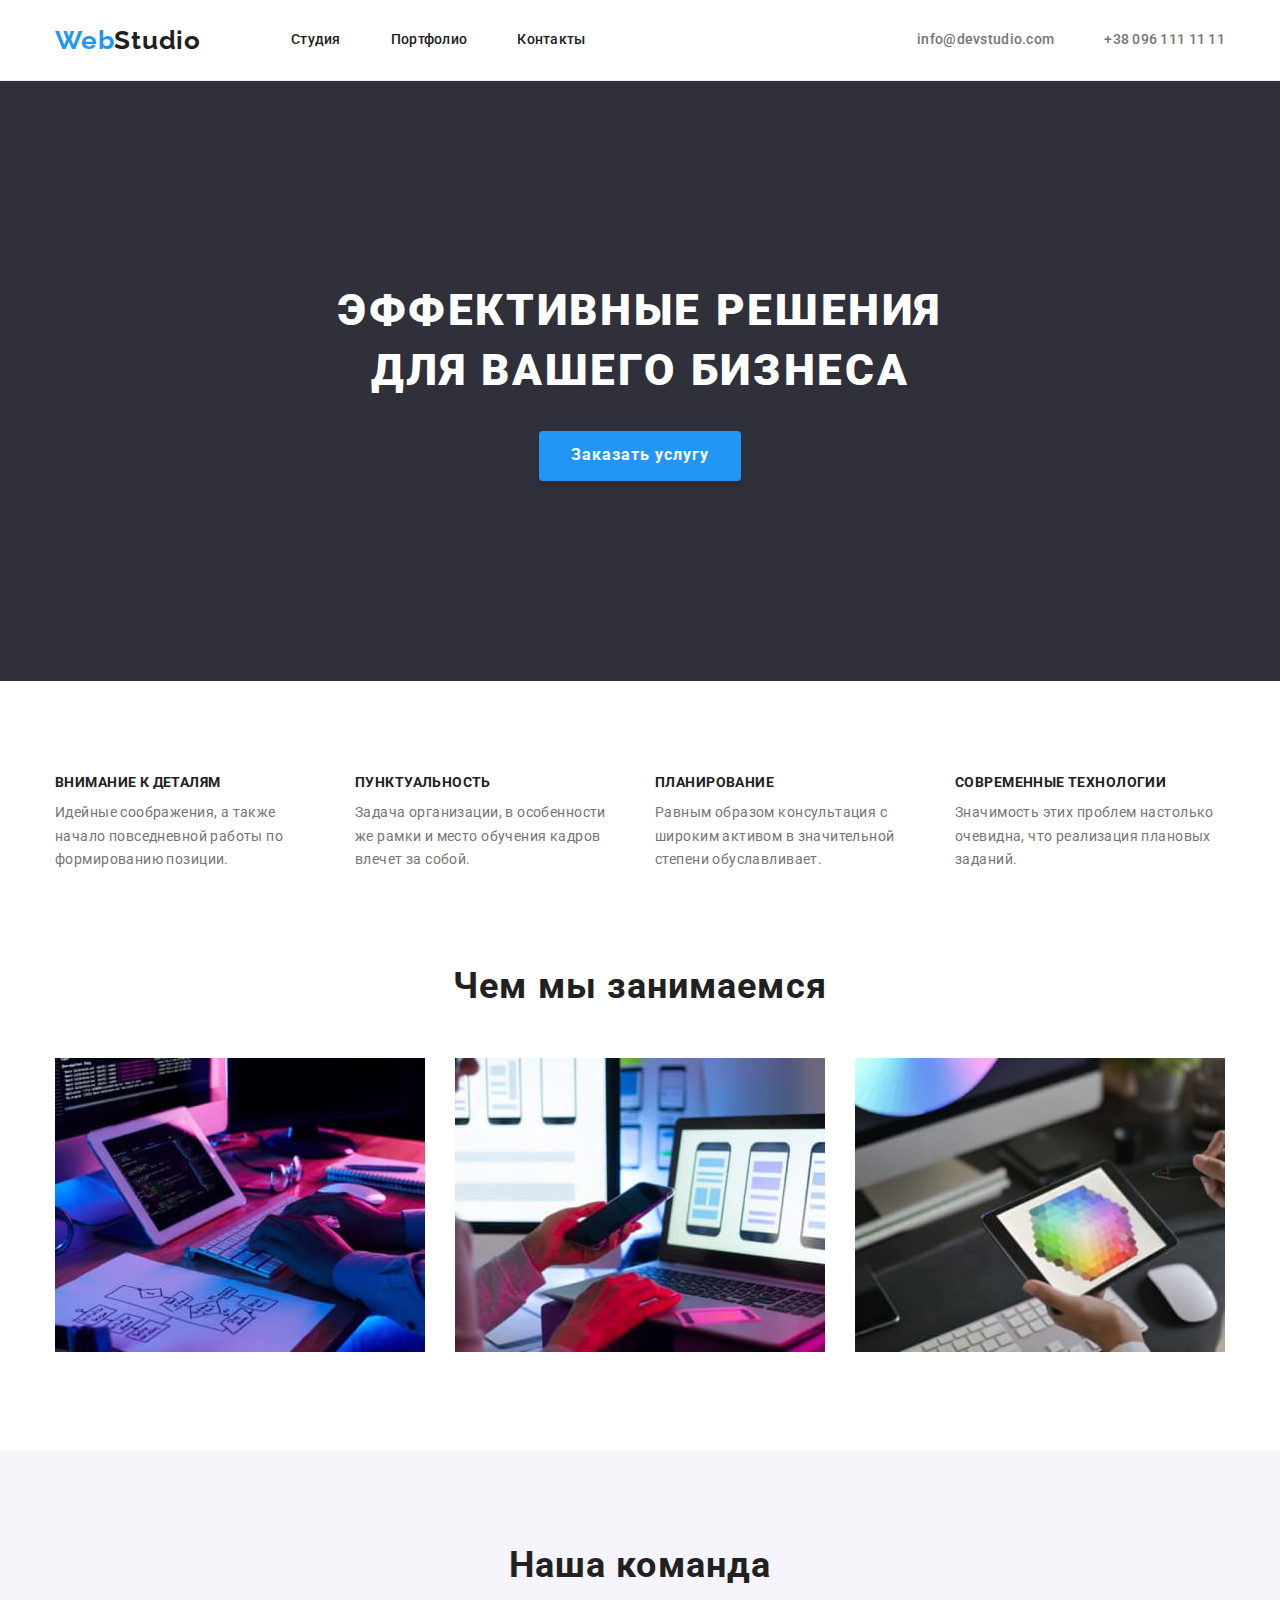
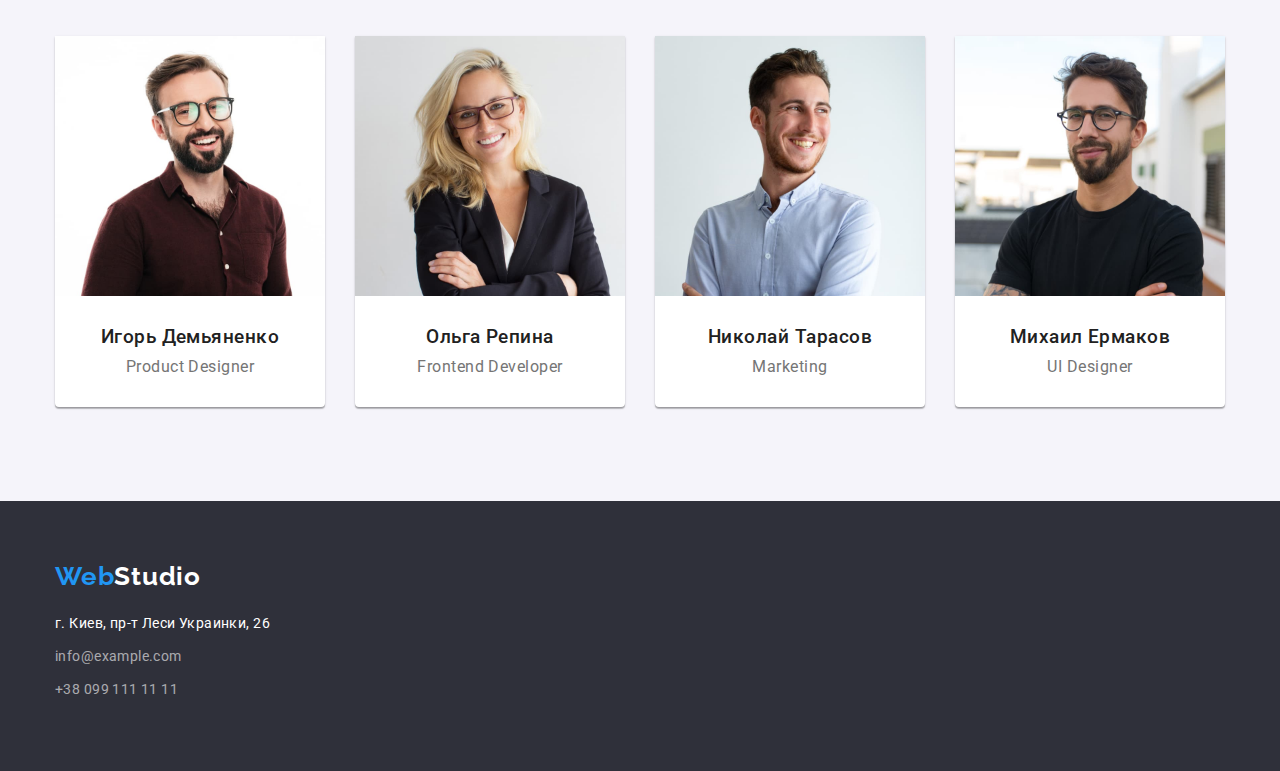
==== index.html @ c9e7f9a4 "start" ====
<!DOCTYPE html>
<html lang="ru">
  <head>
    <meta charset="UTF-8" />
    <meta http-equiv="X-UA-Compatible" content="IE=edge" />
    <meta name="viewport" content="width=device-width, initial-scale=1.0" />
    <title>Студия</title>

    <link rel="preconnect" href="https://fonts.googleapis.com" />
    <link rel="preconnect" href="https://fonts.gstatic.com" crossorigin />
    <link
      href="https://fonts.googleapis.com/css2?family=Raleway:wght@700&family=Roboto:wght@400;500;700;900&display=swap"
      rel="stylesheet"
    />
    <link
      rel="stylesheet"
      href="https://cdnjs.cloudflare.com/ajax/libs/modern-normalize/1.1.0/modern-normalize.min.css"
    />

    <link rel="stylesheet" href="./css/styles.css" />
  </head>
  <body>
    <!--header-->
    <header class="header">
      <div class="container">
        <nav class="main-nav">
          <a href="./index.html" class="logo logo-header"
            ><span class="logo-span">Web</span>Studio</a
          >
          <ul class="nav list">
            <li class="item"><a href="./index.html" class="link">Студия</a></li>
            <li class="item"><a href="./portfolio.html" class="link">Портфолио</a></li>
            <li class="item"><a href="" class="link">Контакты</a></li>
          </ul>

          <ul class="nav-contakt list">
            <li class="item">
              <a href="mailto:info@devstudio.com" class="link contakt">info@devstudio.com</a>
            </li>
            <li class="item">
              <a href="tel:+380961111111" class="link contakt">+38 096 111 11 11</a>
            </li>
          </ul>
        </nav>
      </div>
    </header>
    <!--main-->
    <main>
      <!--order-->
      <section class="order">
        <h1 class="order-title">
          Эффективные решения <br />
          для вашего бизнеса
        </h1>
        <button class="order-button" name="button_order" type="button">Заказать услугу</button>
      </section>
      <!-- our strengths-->
      <section class="section strengths">
        <div class="container">
          <h2 class="hide">Наши сильные качества</h2>
          <ul class="strengths-list list">
            <li class="item">
              <h3 class="strengths-title">Внимание к деталям</h3>
              <p class="strengths-text">
                Идейные соображения, а также начало повседневной работы по формированию позиции.
              </p>
            </li>
            <li class="item">
              <h3 class="strengths-title">Пунктуальность</h3>
              <p class="strengths-text">
                Задача организации, в особенности же рамки и место обучения кадров влечет за собой.
              </p>
            </li>
            <li class="item">
              <h3 class="strengths-title">Планирование</h3>
              <p class="strengths-text">
                Равным образом консультация с широким активом в значительной степени обуславливает.
              </p>
            </li>
            <li class="item">
              <h3 class="strengths-title">Современные технологии</h3>
              <p class="strengths-text">
                Значимость этих проблем настолько очевидна, что реализация плановых заданий.
              </p>
            </li>
          </ul>
        </div>
      </section>
      <!--project -->
      <section class="section">
        <div class="container">
          <h2 class="section-title">Чем мы занимаемся</h2>
          <ul class="project-list list">
            <li class="item">
              <img src="./images/box_1.jpg" alt="Проект-1" width="370" height="294" />
            </li>
            <li class="item">
              <img src="./images/box_2.jpg" alt="Проект-2" width="370" height="294" />
            </li>
            <li class="item">
              <img src="./images/box_3.jpg" alt="Проект-3" width="370" height="294" />
            </li>
          </ul>
        </div>
      </section>
      <!--team-->
      <section class="section team">
        <div class="container">
          <h2 class="section-title">Наша команда</h2>
          <ul class="team-list list">
            <li class="item">
              <img src="./images/team_card_1.jpg" alt="Игорь Демьяненко" width="270" height="260" />
              <div class="team-text-title">
                <h3 class="team-title">Игорь Демьяненко</h3>
                <p class="team-text">Product Designer</p>
              </div>
            </li>
            <li class="item">
              <img src="./images/team_card_2.jpg" alt="Ольга Репина" width="270" height="260" />
              <div class="team-text-title">
                <h3 class="team-title">Ольга Репина</h3>
                <p class="team-text">Frontend Developer</p>
              </div>
            </li>
            <li class="item">
              <img src="./images/team_card_3.jpg" alt="Николай Тарасов" width="270" height="260" />
              <div class="team-text-title">
                <h3 class="team-title">Николай Тарасов</h3>
                <p class="team-text">Marketing</p>
              </div class="team-text-title">
            </li>
            <li class="item">
              <img src="./images/team_card_4.jpg" alt="Михаил Ермаков" width="270" height="260" />
              <div class="team-text-title">
                <h3 class="team-title">Михаил Ермаков</h3>
                <p class="team-text">UI Designer</p>
              </div>
            </li>
          </ul>
        </div>
      </section>
    </main>
    <!--footer-->
    <footer class="footer">
      <div class="container">
        <a href="./index.html" class="logo"><span class="logo-span">Web</span>Studio</a>
        <address class="address">
          <ul class="list">
            <li class="list-address">
              <a href="https://goo.gl/maps/rNsayfPr7um2PbQCA" target="_blank" class="link-google"
                >г. Киев, пр-т Леси Украинки, 26
              </a>
            </li>
            <li class="list-address">
              <a href="mailto:info@example.com" class="link link-footer">info@example.com</a>
            </li>
            <li class="list-address">
              <a href="tel:+380991111111" class="link link-footer">+38 099 111 11 11</a>
            </li>
          </ul>
        </address>
      </div>
    </footer>
  </body>
</html>
---- css/styles.css ----
:root {
  --main-text-color: #212121;
  --second-text-color: #757575;
  --blue-color: #2196f3;
  --white-color: #fff;
  --background-color: #2f303a;
  --footer-link-color: rgba(255, 255, 255, 0.6);
  --main-background-color: #e5e5e5;
  --second-background-color: #f5f4fa;
  --header-border-color: #ececec;
  --portfolio-border-color: #eee;
}
body {
  font-family: 'Roboto', sans-serif;
  color: var(--main-text-color);
  background-color: var(--white-color);
}
/* Утиліти */
.list {
  padding: 0;
  margin: 0;
  list-style: none;
}
.container {
  margin-left: auto;
  margin-right: auto;
  padding-left: 15px;
  padding-right: 15px;
  width: 1200px;
}
.section {
  padding-top: 94px;
  padding-bottom: 94px;
}
/* button */
.portfolio-button {
  font-weight: 500;
  font-size: 16px;
  line-height: 1.62;
  text-align: center;
  letter-spacing: 0.03em;
  border-radius: 4px;
  border: none;
  cursor: pointer;
  padding-left: 22px;
  padding-right: 22px;
  padding-top: 6px;
  padding-bottom: 6px;
  background-color: var(--second-background-color);
}

.portfolio-button:hover,
.portfolio-button:focus {
  color: var(--white-color);
  background-color: var(--blue-color);
  box-shadow: 0px 3px 1px rgba(0, 0, 0, 0.1), 0px 1px 2px rgba(0, 0, 0, 0.08),
    0px 2px 2px rgba(0, 0, 0, 0.12);
  border-radius: 4px;
}
.order-button {
  font-weight: 700;
  font-size: 16px;
  line-height: 1.16;
  letter-spacing: 0.06em;
  box-shadow: 0px 4px 4px rgba(0, 0, 0, 0.15);
  border-radius: 4px;
  border: none;
  cursor: pointer;
  min-width: 200px;
  min-height: 50px;
  padding: 10px 32px;
  color: var(--white-color);
  background-color: var(--blue-color);
}
/* header */

.header {
  border-bottom: 1px solid var(--header-border-color);
}

.main-nav {
  font-weight: 500;
  font-size: 14px;
  line-height: 1.14;
  letter-spacing: 0.02em;
  display: flex;
  align-items: center;
}
.nav {
  display: flex;
  margin-left: 90px;
}
.nav .item:not(:last-child) {
  margin-right: 50px;
}
.main-nav .link {
  display: block;
  padding-top: 32px;
  padding-bottom: 32px;
}
.hide {
  display: none;
}

.link {
  color: var(--main-text-color);
  text-decoration: none;
}
.link:hover,
.link:focus {
  color: var(--blue-color);
}
.nav-contakt {
  display: flex;
  margin-left: auto;
  align-items: center;
}
.nav-contakt .item:not(:last-child) {
  margin-right: 50px;
}
.contakt {
  color: var(--second-text-color);
}
/* portfolio */
.portfolio-nav {
  margin-bottom: 50px;
  display: flex;
  justify-content: center;
}
.portfolio-nav .item {
  margin-right: 8px;
}
.portfolio-project {
  display: flex;
  flex-wrap: wrap;
}

.portfolio-project img {
  display: block;
}
.portfolio-project .item {
  width: calc(100%-60px / 3);
  margin-right: 30px;
  margin-bottom: 30px;
}

.portfolio-border {
  border: 1px solid var(--portfolio-border-color);
  padding-left: 24px;
  padding-right: 24px;
  padding-top: 20px;
  padding-bottom: 20px;
}
.portfolio-project .item:nth-child(3n) {
  margin-right: 0;
}
.portfolio-project .item:nth-last-child(-n + 3) {
  margin-bottom: 0;
}

.portfolio-project .text {
}
.portfolio-title {
  margin-top: 0px;
  margin-bottom: 4px;
  font-weight: 700;
  font-size: 18px;
  line-height: 2;
  letter-spacing: 0.06em;
}
.portfolio-text {
  margin-bottom: 0px;
  margin-top: 0;
  font-size: 16px;
  line-height: 1.87;
  letter-spacing: 0.03em;
  color: var(--second-text-color);
}
/* order */
.order {
  padding-top: 200px;
  padding-bottom: 200px;
  background: var(--background-color);
  text-align: center;
  /* margin-bottom: 94px; */
}
.order-title {
  margin-top: 0;
  margin-bottom: 30px;
  font-weight: 900;
  font-size: 44px;
  line-height: 1.36;
  letter-spacing: 0.06em;
  text-transform: uppercase;
  color: var(--white-color);
}
.section-title {
  margin-top: 0;
  margin-bottom: 50px;
  font-weight: 700;
  font-size: 36px;
  line-height: 1.16;
  text-align: center;
  letter-spacing: 0.03em;
}
/* our strengths */

.section.strengths {
  padding-bottom: 0;
}

.strengths-title {
  margin-top: 0;
  margin-bottom: 10px;
  font-weight: 700;
  font-size: 14px;
  line-height: 1.14;
  letter-spacing: 0.03em;
  text-transform: uppercase;
}
.strengths-text {
  margin-top: 0;
  margin-bottom: 0;
  font-size: 14px;
  line-height: 1.71;
  letter-spacing: 0.03em;
  color: var(--second-text-color);
}
.strengths-list {
  display: flex;
  flex-wrap: wrap;
}
.strengths-list .item {
  width: 270px;
}

.strengths-list .item:not(:last-child) {
  margin-right: 30px;
}

/* project */
.project-list {
  display: flex;
  flex-wrap: wrap;
}
.project-list .item {
  margin-right: 30px;
  margin-bottom: 30px;
}
.project-list .item:nth-child(3n) {
  margin-right: 0;
}
.project-list .item:nth-last-child(-n + 3) {
  margin-bottom: 0;
}
/* team */
.team {
  background-color: var(--second-background-color);
  font-size: 16px;
  line-height: 1.18;
  letter-spacing: 0.03em;
}

.team img {
  display: block;
}
.team-text-title {
  text-align: center;
  padding-top: 30px;
  padding-bottom: 30px;
}

.team-title {
  margin-top: 0;
  margin-bottom: 10px;
  font-weight: 500;
  color: var(--main-text-color);
}
.team-text {
  margin-bottom: 0px;
  margin-top: 0px;
  color: var(--second-text-color);
}
.team-list {
  display: flex;
  flex-wrap: wrap;
}
.team-list .item {
  background-color: var(--white-color);
  box-shadow: 0px 1px 3px rgba(0, 0, 0, 0.12), 0px 1px 1px rgba(0, 0, 0, 0.14),
    0px 2px 1px rgba(0, 0, 0, 0.2);
  border-radius: 0px 0px 4px 4px;
  margin-right: 30px;
  margin-bottom: 30px;
}
.team-list .item:nth-child(4n) {
  margin-right: 0;
}
.team-list .item:nth-last-child(-n + 4) {
  margin-bottom: 0;
}
/* footer */
.footer {
  padding-top: 60px;
  padding-bottom: 60px;
  background-color: var(--background-color);
}

.address {
  margin-top: 20px;
  font-style: normal;
  font-size: 14px;
  line-height: 1.71;
  letter-spacing: 0.03em;
}
.list-address {
  margin-top: 0;
  margin-bottom: 9px;
}

.link-google {
  color: var(--white-color);
  text-decoration: none;
}
.link-footer {
  color: var(--footer-link-color);
}

.logo {
  font-family: 'Raleway', sans-serif;
  font-weight: 700;
  font-size: 26px;
  line-height: 1.19;
  letter-spacing: 0.03em;
  color: var(--white-color);
  text-decoration: none;
}

.logo-span {
  color: var(--blue-color);
}
.logo-header {
  color: var(--main-text-color);
}
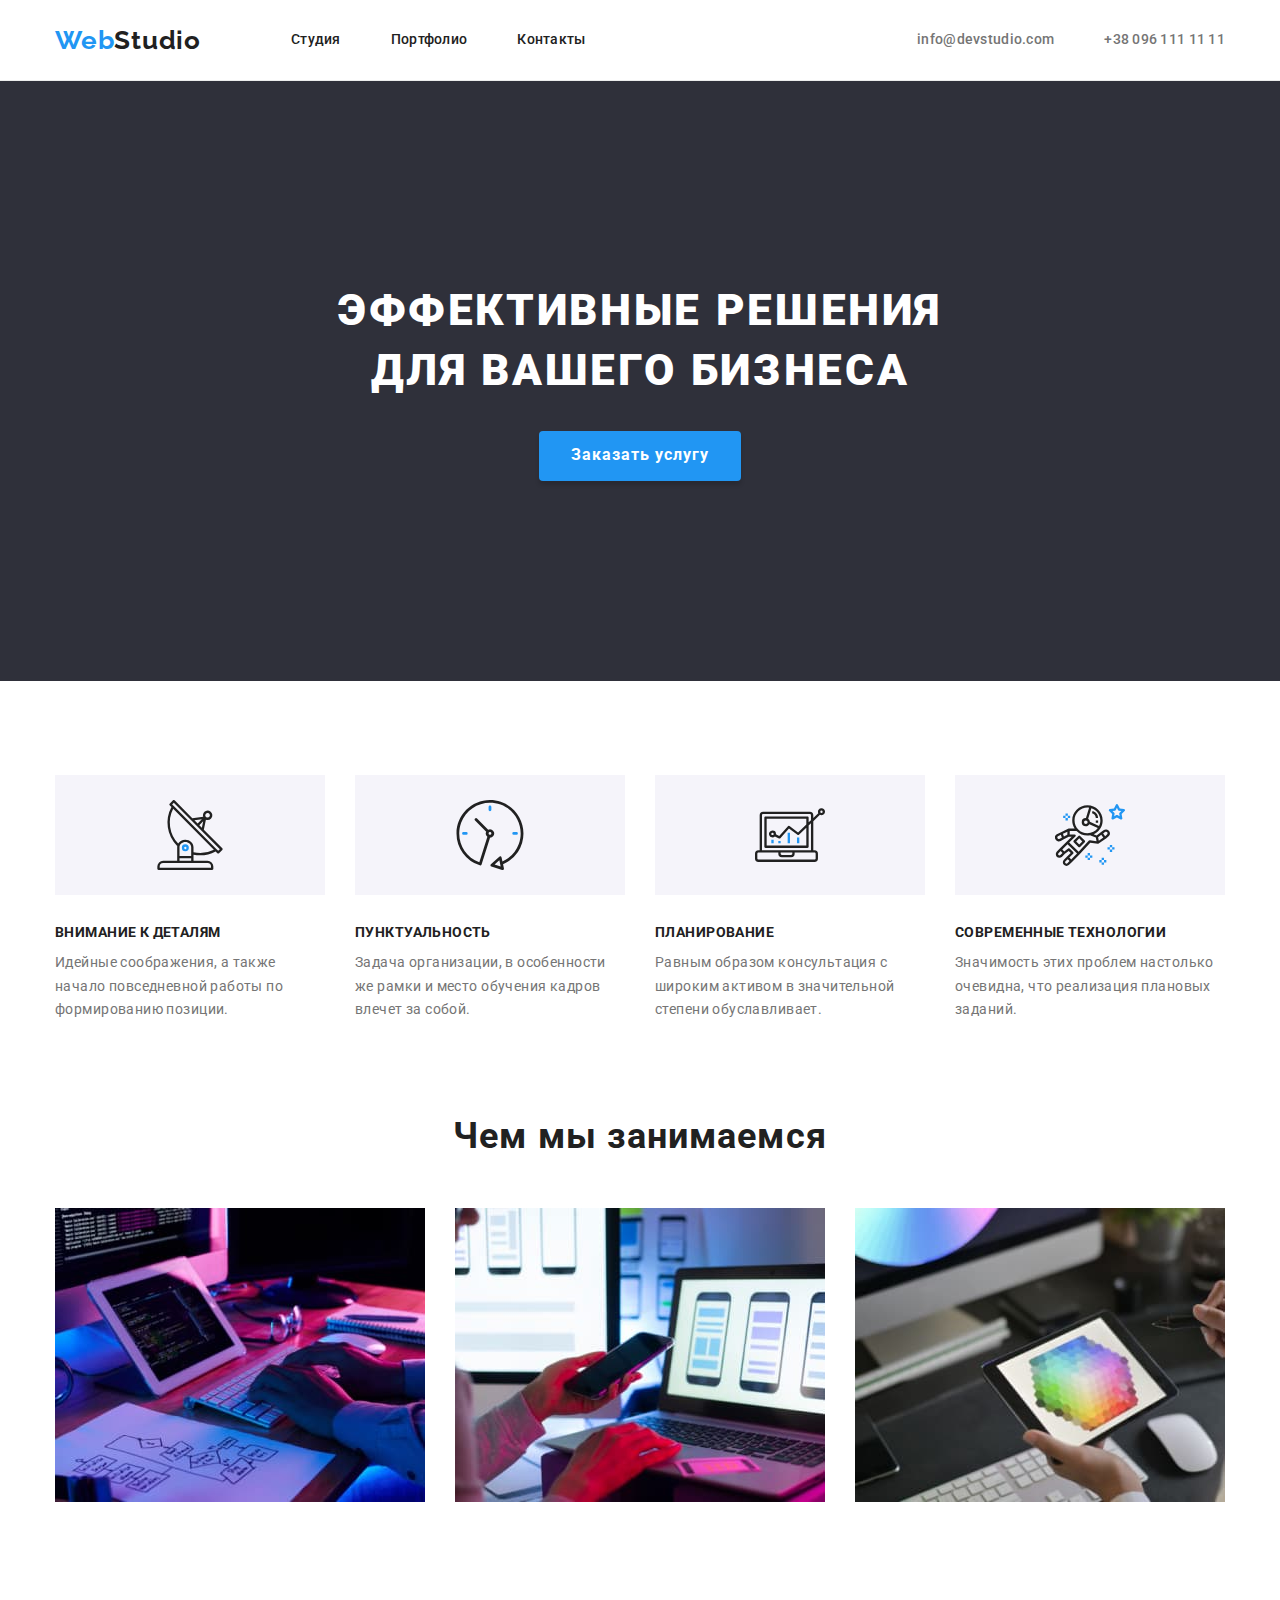
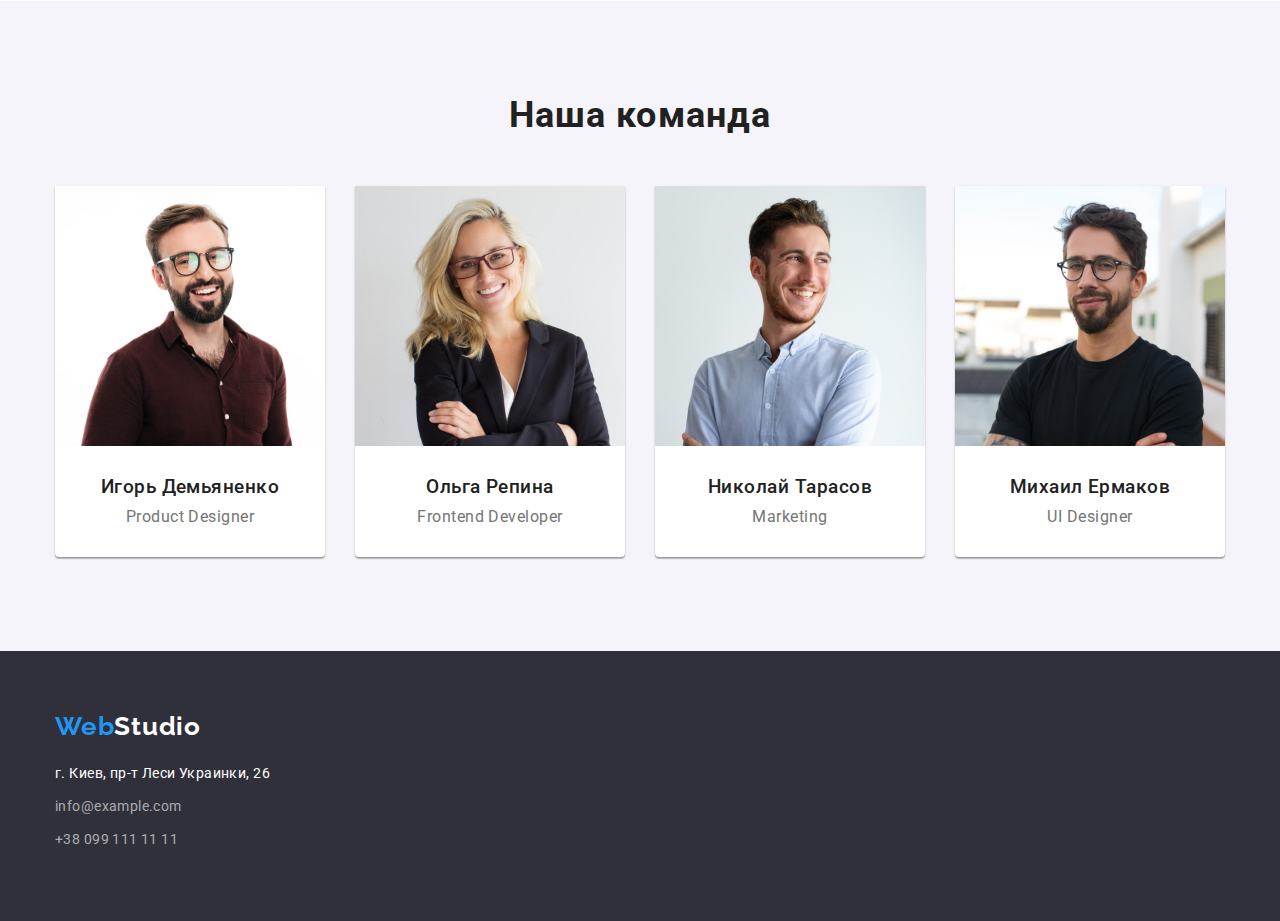
==== commit 71b9b27a: "svg" ====
--- a/index.html
+++ b/index.html
@@ -163,3 +163,6 @@
     </footer>
   </body>
 </html>
+
+
+
--- a/css/styles.css
+++ b/css/styles.css
@@ -11,7 +11,7 @@
   --portfolio-border-color: #eee;
 }
 body {
-  font-family: 'Roboto', sans-serif;
+  font-family: "Roboto", sans-serif;
   color: var(--main-text-color);
   background-color: var(--white-color);
 }
@@ -157,9 +157,6 @@
 .portfolio-project .item:nth-last-child(-n + 3) {
   margin-bottom: 0;
 }
-
-.portfolio-project .text {
-}
 .portfolio-title {
   margin-top: 0px;
   margin-bottom: 4px;
@@ -238,6 +235,29 @@
   margin-right: 30px;
 }
 
+.strengths-list .item::before {
+  display: block;
+  content: "";
+  height: 120px;
+  background: var(--second-background-color);
+  background-size: 70px 70px;
+  background-repeat: no-repeat;
+  background-position: center;
+  margin-bottom: 30px;
+}
+
+.strengths-list .item:nth-child(1)::before {
+  background-image: url("../images/antenna.svg");
+}
+.strengths-list .item:nth-child(2)::before {
+  background-image: url("../images/clock.svg");
+}
+.strengths-list .item:nth-child(3)::before {
+  background-image: url("../images/diagram.svg");
+}
+.strengths-list .item:nth-child(4)::before {
+  background-image: url("../images/astronaut.svg");
+}
 /* project */
 .project-list {
   display: flex;
@@ -327,7 +347,7 @@
 }
 
 .logo {
-  font-family: 'Raleway', sans-serif;
+  font-family: "Raleway", sans-serif;
   font-weight: 700;
   font-size: 26px;
   line-height: 1.19;
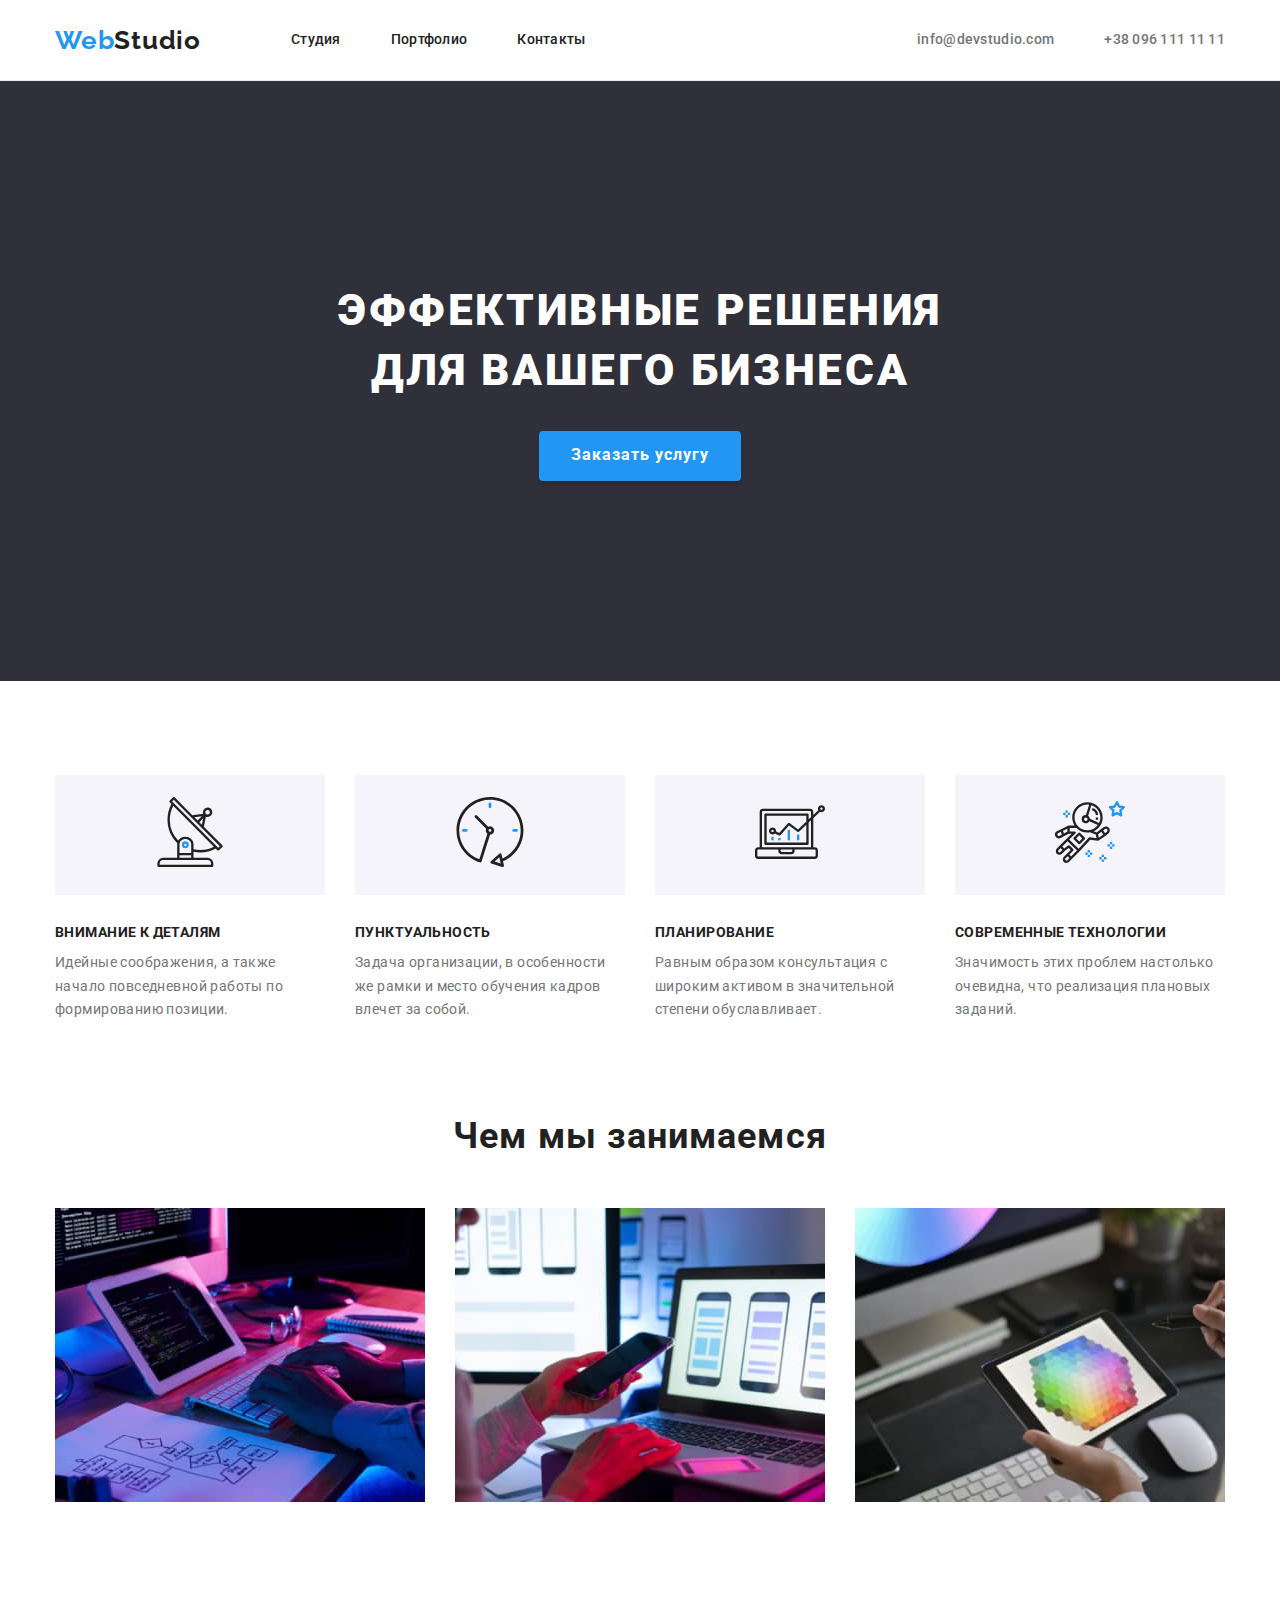
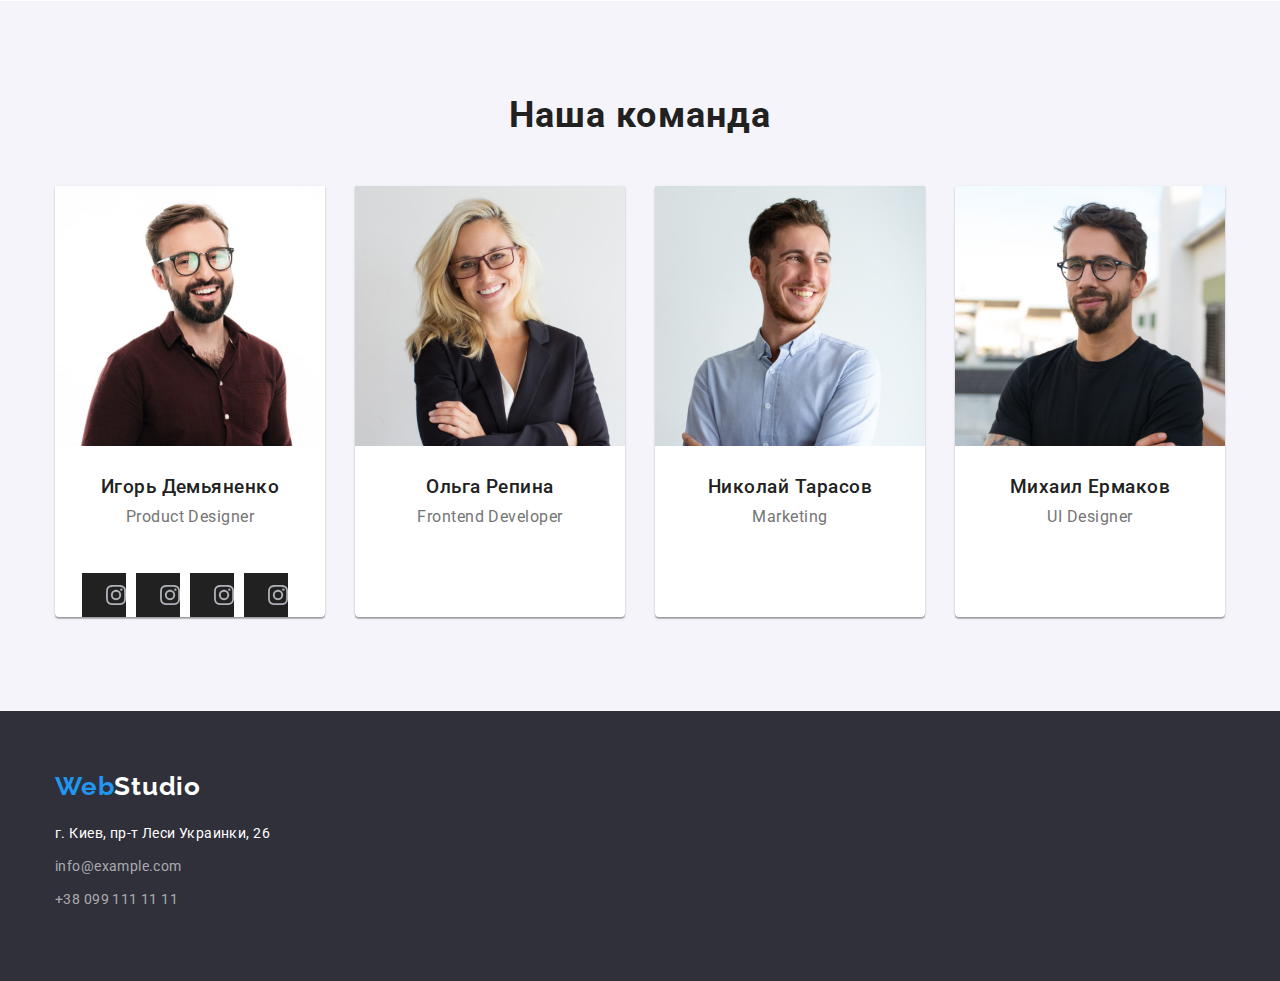
==== commit 79e5b300: "task 4 social" ====
--- a/index.html
+++ b/index.html
@@ -60,24 +60,44 @@
           <h2 class="hide">Наши сильные качества</h2>
           <ul class="strengths-list list">
             <li class="item">
+              <button class="icon-strengths-fon">
+                   <svg class="icon-strengths">
+                      <use href="images/icon.svg#icon-antenna"></use>
+                   </svg>
+              </button>
               <h3 class="strengths-title">Внимание к деталям</h3>
               <p class="strengths-text">
                 Идейные соображения, а также начало повседневной работы по формированию позиции.
               </p>
             </li>
             <li class="item">
+               <button class="icon-strengths-fon">
+                   <svg class="icon-strengths">
+                      <use href="./images/icon.svg#icon-clock"></use>
+                   </svg>
+              </button>
               <h3 class="strengths-title">Пунктуальность</h3>
               <p class="strengths-text">
                 Задача организации, в особенности же рамки и место обучения кадров влечет за собой.
               </p>
             </li>
             <li class="item">
+               <button class="icon-strengths-fon">
+                   <svg class="icon-strengths">
+                      <use href="./images/icon.svg#icon-diagram"></use>
+                   </svg>
+              </button>
               <h3 class="strengths-title">Планирование</h3>
               <p class="strengths-text">
                 Равным образом консультация с широким активом в значительной степени обуславливает.
               </p>
             </li>
             <li class="item">
+               <button class="icon-strengths-fon">
+                   <svg class="icon-strengths">
+                      <use href="./images/icon.svg#icon-astronaut"></use>
+                   </svg>
+              </button>
               <h3 class="strengths-title">Современные технологии</h3>
               <p class="strengths-text">
                 Значимость этих проблем настолько очевидна, что реализация плановых заданий.
@@ -113,7 +133,29 @@
               <div class="team-text-title">
                 <h3 class="team-title">Игорь Демьяненко</h3>
                 <p class="team-text">Product Designer</p>
-              </div>
+               </div>
+                <ul class="social-list list">
+                  <li class="item-social"><a href="" class="social-team">
+                  <svg class="icon-team">
+                      <use href="images/icon.svg#icon-instagram"></use>
+                   </svg>
+                </a></li>
+                  <li class="item-social"><a href="" class="social-team">
+                  <svg class="icon-team">
+                      <use href="images/icon.svg#icon-instagram"></use>
+                   </svg>
+                </a></li>
+                  <li class="item-social"><a href="" class="social-team">
+                  <svg class="icon-team">
+                      <use href="images/icon.svg#icon-instagram"></use>
+                   </svg>
+                </a></li>
+                  <li class="item-social"><a href="" class="social-team">
+                  <svg class="icon-team">
+                      <use href="images/icon.svg#icon-instagram"></use>
+                   </svg>
+                </a></li>
+                </ul>
             </li>
             <li class="item">
               <img src="./images/team_card_2.jpg" alt="Ольга Репина" width="270" height="260" />
--- a/css/styles.css
+++ b/css/styles.css
@@ -235,7 +235,20 @@
   margin-right: 30px;
 }
 
-.strengths-list .item::before {
+.icon-strengths-fon {
+  padding: 0;
+  border: none;
+  background: var(--second-background-color);
+  height: 120px;
+  width: 270px;
+  margin-bottom: 30px;
+}
+.icon-strengths {
+  width: 70px;
+  height: 70px;
+}
+
+/* .strengths-list .item::before {
   display: block;
   content: "";
   height: 120px;
@@ -257,7 +270,7 @@
 }
 .strengths-list .item:nth-child(4)::before {
   background-image: url("../images/astronaut.svg");
-}
+} */
 /* project */
 .project-list {
   display: flex;
@@ -288,6 +301,32 @@
   text-align: center;
   padding-top: 30px;
   padding-bottom: 30px;
+}
+.social-list {
+  display: flex;
+  flex-wrap: wrap;
+  justify-content: center;
+  margin-top: 16px;
+}
+
+.social-team {
+  display: flex;
+  margin-right: 10px;
+  width: 44px;
+  height: 44px;
+  align-items: center;
+  background: #212121;
+}
+
+.social-team .item-social:nth-child(4n) {
+  margin-right: 0;
+}
+.icon-team {
+  display: flex;
+  justify-content: center;
+  width: 20px;
+  height: 20px;
+  margin-left: auto;
 }
 
 .team-title {
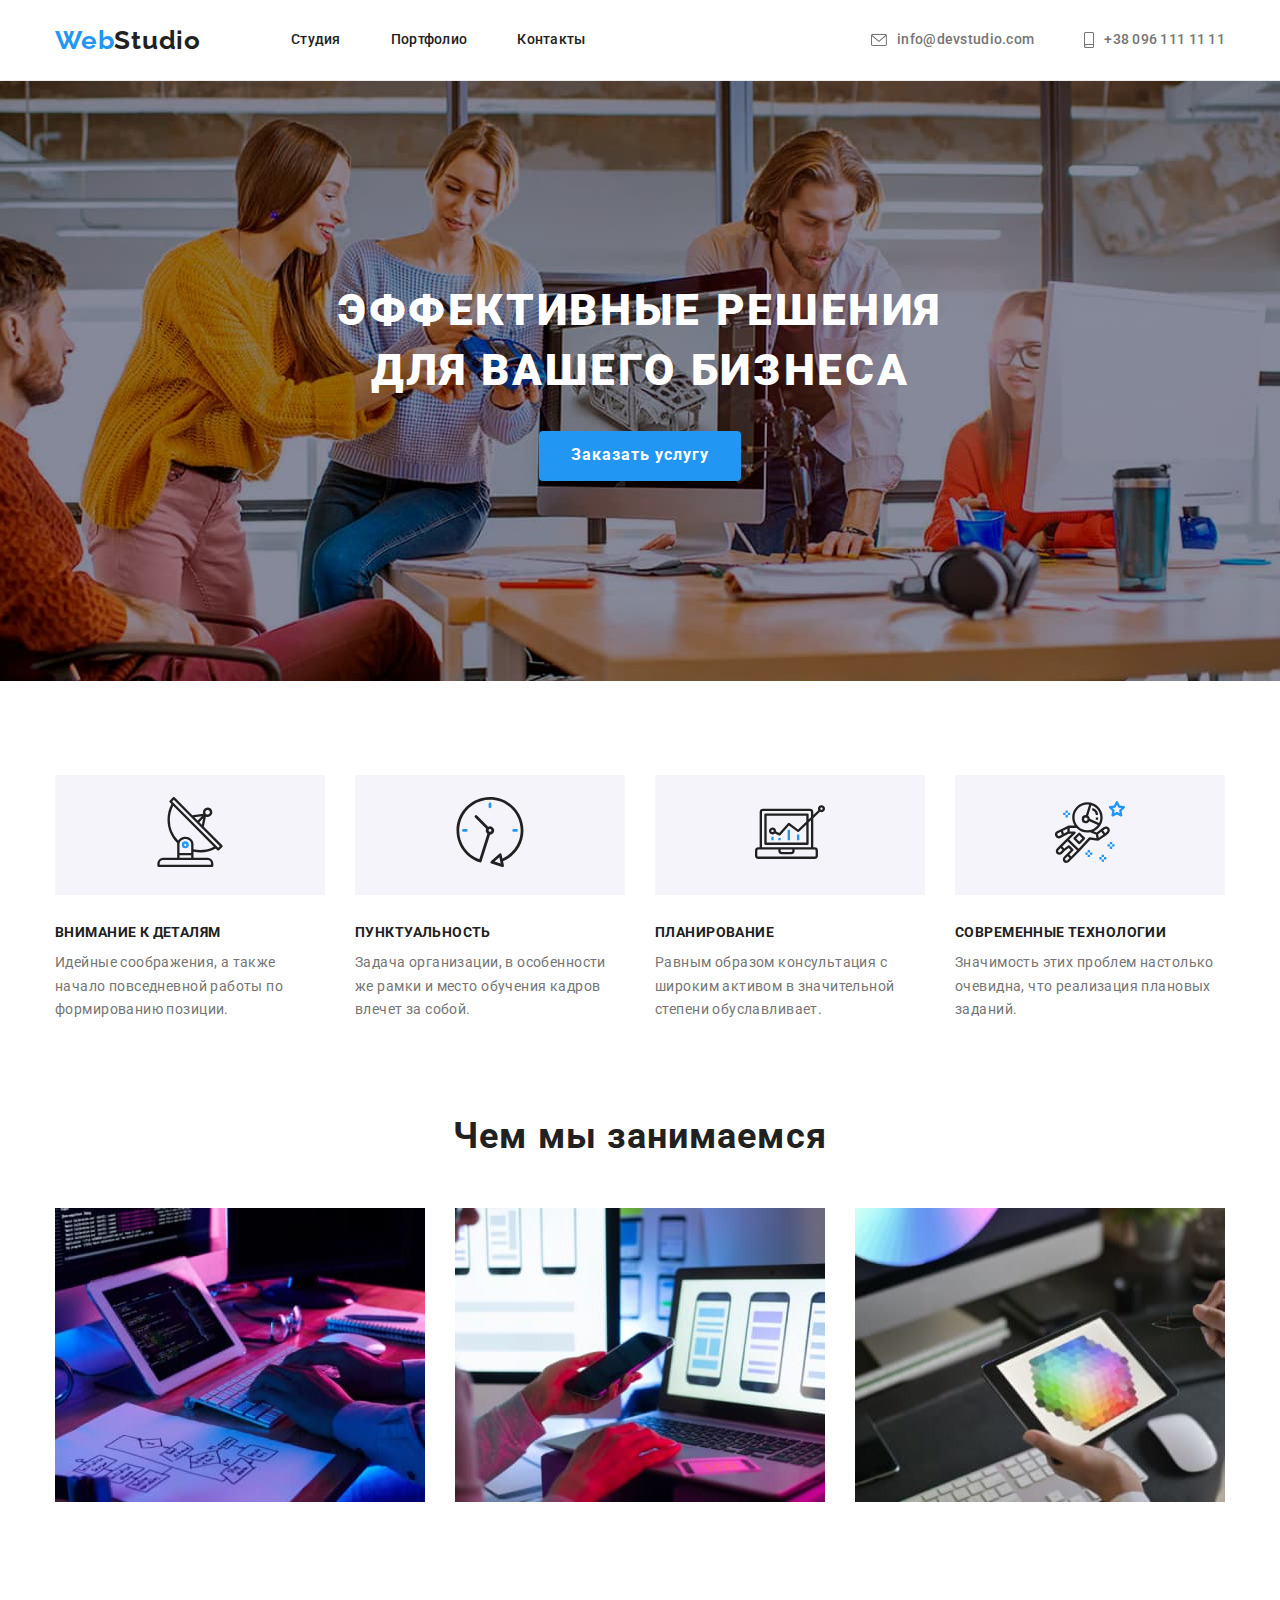
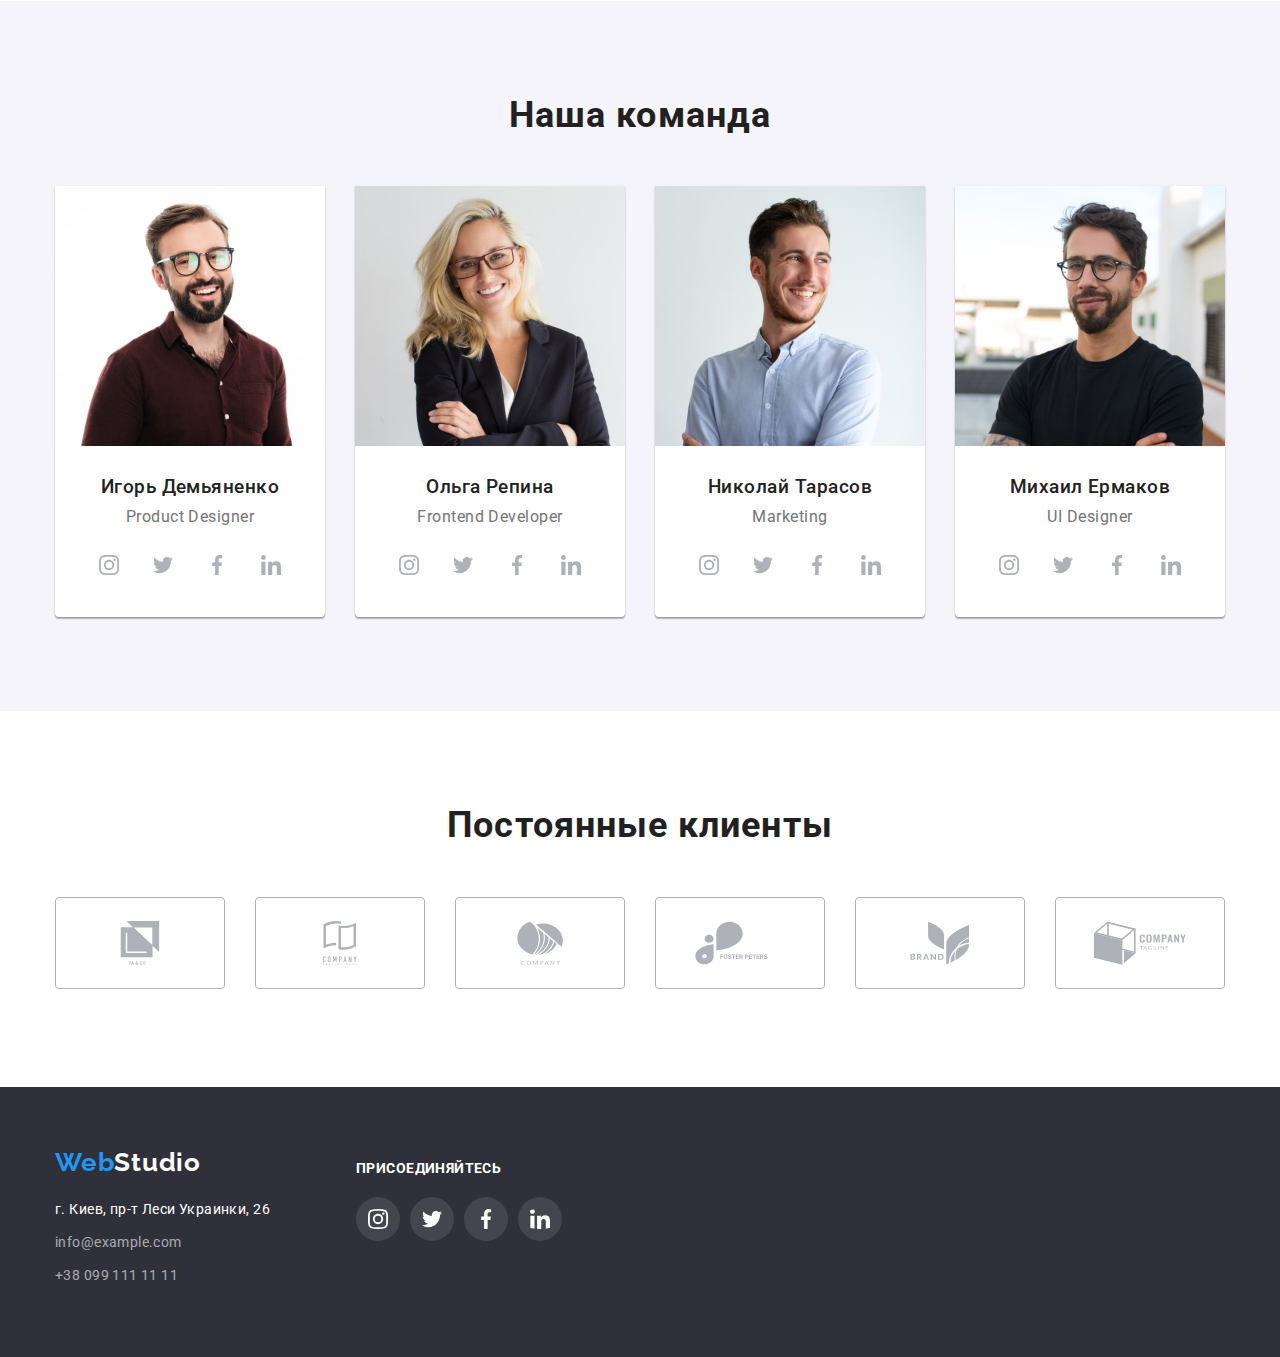
==== commit 3414b303: "task 4 finish" ====
--- a/index.html
+++ b/index.html
@@ -5,7 +5,6 @@
     <meta http-equiv="X-UA-Compatible" content="IE=edge" />
     <meta name="viewport" content="width=device-width, initial-scale=1.0" />
     <title>Студия</title>
-
     <link rel="preconnect" href="https://fonts.googleapis.com" />
     <link rel="preconnect" href="https://fonts.gstatic.com" crossorigin />
     <link
@@ -16,7 +15,6 @@
       rel="stylesheet"
       href="https://cdnjs.cloudflare.com/ajax/libs/modern-normalize/1.1.0/modern-normalize.min.css"
     />
-
     <link rel="stylesheet" href="./css/styles.css" />
   </head>
   <body>
@@ -32,13 +30,22 @@
             <li class="item"><a href="./portfolio.html" class="link">Портфолио</a></li>
             <li class="item"><a href="" class="link">Контакты</a></li>
           </ul>
-
           <ul class="nav-contakt list">
             <li class="item">
-              <a href="mailto:info@devstudio.com" class="link contakt">info@devstudio.com</a>
-            </li>
-            <li class="item">
-              <a href="tel:+380961111111" class="link contakt">+38 096 111 11 11</a>
+              <a href="mailto:info@devstudio.com" class="link contakt">
+                <svg class="icon-header" width="16" height="12">
+                <use href="./images/icon.svg#icon-mail">
+                </use>
+              </svg>
+                info@devstudio.com</a>
+            </li>
+            <li class="item">
+             <a href="tel:+380961111111" class="link contakt">
+                <svg class="icon-header" width="10" height="16">
+                <use href="./images/icon.svg#icon-smartphone">
+                </use>
+              </svg>
+               +38 096 111 11 11</a>
             </li>
           </ul>
         </nav>
@@ -133,35 +140,57 @@
               <div class="team-text-title">
                 <h3 class="team-title">Игорь Демьяненко</h3>
                 <p class="team-text">Product Designer</p>
-               </div>
-                <ul class="social-list list">
-                  <li class="item-social"><a href="" class="social-team">
-                  <svg class="icon-team">
-                      <use href="images/icon.svg#icon-instagram"></use>
-                   </svg>
-                </a></li>
-                  <li class="item-social"><a href="" class="social-team">
-                  <svg class="icon-team">
-                      <use href="images/icon.svg#icon-instagram"></use>
-                   </svg>
-                </a></li>
-                  <li class="item-social"><a href="" class="social-team">
-                  <svg class="icon-team">
-                      <use href="images/icon.svg#icon-instagram"></use>
-                   </svg>
-                </a></li>
-                  <li class="item-social"><a href="" class="social-team">
-                  <svg class="icon-team">
-                      <use href="images/icon.svg#icon-instagram"></use>
+                 <ul class="social-list list">
+                  <li class="item-social"><a href="" class="social-team">
+                  <svg class="icon-team">
+                      <use href="images/icon.svg#icon-instagram"></use>
+                   </svg>
+                </a></li>
+                  <li class="item-social"><a href="" class="social-team">
+                  <svg class="icon-team">
+                      <use href="images/icon.svg#icon-twitter"></use>
+                   </svg>
+                </a></li>
+                  <li class="item-social"><a href="" class="social-team">
+                  <svg class="icon-team">
+                      <use href="images/icon.svg#icon-facebook"></use>
+                   </svg>
+                </a></li>
+                  <li class="item-social"><a href="" class="social-team">
+                  <svg class="icon-team">
+                      <use href="images/icon.svg#icon-linkedin"></use>
                    </svg>
                 </a></li>
                 </ul>
+                </div>
             </li>
             <li class="item">
               <img src="./images/team_card_2.jpg" alt="Ольга Репина" width="270" height="260" />
               <div class="team-text-title">
                 <h3 class="team-title">Ольга Репина</h3>
                 <p class="team-text">Frontend Developer</p>
+                <ul class="social-list list">
+                  <li class="item-social"><a href="" class="social-team">
+                  <svg class="icon-team">
+                      <use href="images/icon.svg#icon-instagram"></use>
+                   </svg>
+                </a></li>
+                  <li class="item-social"><a href="" class="social-team">
+                  <svg class="icon-team">
+                      <use href="images/icon.svg#icon-twitter"></use>
+                   </svg>
+                </a></li>
+                  <li class="item-social"><a href="" class="social-team">
+                  <svg class="icon-team">
+                      <use href="images/icon.svg#icon-facebook"></use>
+                   </svg>
+                </a></li>
+                  <li class="item-social"><a href="" class="social-team">
+                  <svg class="icon-team">
+                      <use href="images/icon.svg#icon-linkedin"></use>
+                   </svg>
+                </a></li>
+                </ul>
               </div>
             </li>
             <li class="item">
@@ -169,6 +198,28 @@
               <div class="team-text-title">
                 <h3 class="team-title">Николай Тарасов</h3>
                 <p class="team-text">Marketing</p>
+                <ul class="social-list list">
+                  <li class="item-social"><a href="" class="social-team">
+                  <svg class="icon-team">
+                      <use href="images/icon.svg#icon-instagram"></use>
+                   </svg>
+                </a></li>
+                  <li class="item-social"><a href="" class="social-team">
+                  <svg class="icon-team">
+                      <use href="images/icon.svg#icon-twitter"></use>
+                   </svg>
+                </a></li>
+                  <li class="item-social"><a href="" class="social-team">
+                  <svg class="icon-team">
+                      <use href="images/icon.svg#icon-facebook"></use>
+                   </svg>
+                </a></li>
+                  <li class="item-social"><a href="" class="social-team">
+                  <svg class="icon-team">
+                      <use href="images/icon.svg#icon-linkedin"></use>
+                   </svg>
+                </a></li>
+                </ul>
               </div class="team-text-title">
             </li>
             <li class="item">
@@ -176,15 +227,74 @@
               <div class="team-text-title">
                 <h3 class="team-title">Михаил Ермаков</h3>
                 <p class="team-text">UI Designer</p>
+                <ul class="social-list list">
+                  <li class="item-social"><a href="" class="social-team">
+                  <svg class="icon-team">
+                      <use href="images/icon.svg#icon-instagram"></use>
+                   </svg>
+                </a></li>
+                  <li class="item-social"><a href="" class="social-team">
+                  <svg class="icon-team">
+                      <use href="images/icon.svg#icon-twitter"></use>
+                   </svg>
+                </a></li>
+                  <li class="item-social"><a href="" class="social-team">
+                  <svg class="icon-team">
+                      <use href="images/icon.svg#icon-facebook"></use>
+                   </svg>
+                </a></li>
+                  <li class="item-social"><a href="" class="social-team">
+                  <svg class="icon-team">
+                      <use href="images/icon.svg#icon-linkedin"></use>
+                   </svg>
+                </a></li>
+                </ul>
               </div>
             </li>
           </ul>
         </div>
+      </section>
+      <section class="section client">
+        <h2 class="section-title">Постоянные клиенты</h2>
+        <ul class="client-list list">
+          <li class="item-client"><a href="">
+            <svg class="icon-client">
+                      <use href="images/icon.svg#icon-company"></use>
+                   </svg>
+          </a></li>
+          <li class="item-client"><a href="">
+            <svg class="icon-client">
+                      <use href="images/icon.svg#icon-company1"></use>
+                   </svg>
+          </a></li>
+          <li class="item-client"><a href="">
+            <svg class="icon-client">
+                      <use href="images/icon.svg#icon-company2"></use>
+                   </svg>
+          </a></li>
+          <li class="item-client"><a href="">
+            <svg class="icon-client">
+                      <use href="images/icon.svg#icon-company3"></use>
+                   </svg>
+          </a></li>
+          <li class="item-client"><a href="">
+            <svg class="icon-client">
+                      <use href="images/icon.svg#icon-company4"></use>
+                   </svg>
+          </a></li>
+           <li class="item-client"><a href="">
+            <svg class="icon-client">
+                      <use href="images/icon.svg#icon-company5"></use>
+                   </svg>
+          </a></li>
+        </ul>
       </section>
     </main>
     <!--footer-->
     <footer class="footer">
       <div class="container">
+        <ul class="footer-list list">
+          <li class="item">
         <a href="./index.html" class="logo"><span class="logo-span">Web</span>Studio</a>
         <address class="address">
           <ul class="list">
@@ -201,6 +311,33 @@
             </li>
           </ul>
         </address>
+        </li>
+        <li class="item">
+          <h3 class="social-title">ПРИСОЕДИНЯЙТЕСЬ</h3>
+          <ul class="footer-social-list list">
+                  <li class="footer-item-social"><a href="">
+                  <svg class="icon-footer">
+                      <use href="images/icon.svg#icon-instagram"></use>
+                   </svg>
+                </a></li>
+                  <li class="footer-item-social"><a href="">
+                  <svg class="icon-footer">
+                      <use href="images/icon.svg#icon-twitter"></use>
+                   </svg>
+                </a></li>
+                  <li class="footer-item-social"><a href="">
+                  <svg class="icon-footer">
+                      <use href="images/icon.svg#icon-facebook"></use>
+                   </svg>
+                </a></li>
+                  <li class="footer-item-social"><a href="">
+                  <svg class="icon-footer">
+                      <use href="images/icon.svg#icon-linkedin"></use>
+                   </svg>
+                </a></li>
+          </ul>
+        </li>
+        </ul>
       </div>
     </footer>
   </body>
--- a/css/styles.css
+++ b/css/styles.css
@@ -9,6 +9,8 @@
   --second-background-color: #f5f4fa;
   --header-border-color: #ececec;
   --portfolio-border-color: #eee;
+  --social-team-color: #afb1b8;
+  --social-footer-color: rgba(255, 255, 255, 0.1);
 }
 body {
   font-family: "Roboto", sans-serif;
@@ -109,18 +111,26 @@
 .link:hover,
 .link:focus {
   color: var(--blue-color);
-}
-.nav-contakt {
+  fill: var(--blue-color);
+}
+.nav-contakt,
+.nav-contakt .link {
   display: flex;
   margin-left: auto;
   align-items: center;
 }
+
 .nav-contakt .item:not(:last-child) {
   margin-right: 50px;
 }
 .contakt {
   color: var(--second-text-color);
-}
+  fill: var(--second-text-color);
+}
+.icon-header {
+  margin-right: 10px;
+}
+
 /* portfolio */
 .portfolio-nav {
   margin-bottom: 50px;
@@ -133,6 +143,11 @@
 .portfolio-project {
   display: flex;
   flex-wrap: wrap;
+}
+
+.portfolio-project .item:hover {
+  box-shadow: 0px 1px 1px rgba(0, 0, 0, 0.12), 0px 4px 4px rgba(0, 0, 0, 0.06),
+    1px 4px 6px rgba(0, 0, 0, 0.16);
 }
 
 .portfolio-project img {
@@ -142,6 +157,7 @@
   width: calc(100%-60px / 3);
   margin-right: 30px;
   margin-bottom: 30px;
+  cursor: pointer;
 }
 
 .portfolio-border {
@@ -177,9 +193,10 @@
 .order {
   padding-top: 200px;
   padding-bottom: 200px;
-  background: var(--background-color);
+  background-repeat: no-repeat;
+  background-position: center;
   text-align: center;
-  /* margin-bottom: 94px; */
+  background-image: url("../images/bg-hero.jpg");
 }
 .order-title {
   margin-top: 0;
@@ -242,12 +259,16 @@
   height: 120px;
   width: 270px;
   margin-bottom: 30px;
+  cursor: pointer;
 }
 .icon-strengths {
   width: 70px;
   height: 70px;
 }
-
+.icon-strengths-fon:hover {
+  box-shadow: 0px 1px 1px rgba(0, 0, 0, 0.12), 0px 4px 4px rgba(0, 0, 0, 0.06),
+    1px 4px 6px rgba(0, 0, 0, 0.16);
+}
 /* .strengths-list .item::before {
   display: block;
   content: "";
@@ -309,24 +330,31 @@
   margin-top: 16px;
 }
 
-.social-team {
+.item-social {
   display: flex;
   margin-right: 10px;
   width: 44px;
   height: 44px;
   align-items: center;
-  background: #212121;
-}
-
-.social-team .item-social:nth-child(4n) {
+  justify-content: center;
+}
+
+.item-social:nth-child(4n) {
   margin-right: 0;
 }
 .icon-team {
-  display: flex;
-  justify-content: center;
-  width: 20px;
-  height: 20px;
-  margin-left: auto;
+  display: block;
+  padding-top: 12px;
+  padding-bottom: 12px;
+  width: 44px;
+  height: 44px;
+  fill: var(--social-team-color);
+}
+.icon-team:hover,
+.icon-team:focus {
+  fill: var(--white-color);
+  background-color: var(--blue-color);
+  border-radius: 50%;
 }
 
 .team-title {
@@ -358,6 +386,37 @@
 .team-list .item:nth-last-child(-n + 4) {
   margin-bottom: 0;
 }
+/* client */
+.client-list {
+  display: flex;
+  flex-wrap: wrap;
+  justify-content: center;
+}
+
+.item-client {
+  display: flex;
+  justify-content: center;
+  align-items: center;
+  margin-right: 30px;
+}
+.icon-client {
+  padding-top: 23px;
+  padding-bottom: 23px;
+  width: 170px;
+  height: 92px;
+  fill: var(--social-team-color);
+  border: 1px solid var(--social-team-color);
+  border-radius: 4px;
+}
+.item-client:nth-child(6n) {
+  margin-right: 0;
+}
+.icon-client:hover,
+.icon-client:focus {
+  fill: var(--blue-color);
+  border-color: var(--blue-color);
+}
+
 /* footer */
 .footer {
   padding-top: 60px;
@@ -401,3 +460,53 @@
 .logo-header {
   color: var(--main-text-color);
 }
+
+.social-title {
+  font-weight: 700;
+  font-size: 14px;
+  line-height: 1.14;
+  letter-spacing: 0.03em;
+  text-transform: uppercase;
+  color: var(--white-color);
+}
+.footer-list .item {
+  width: 271px;
+  margin-right: 30px;
+}
+
+.footer-list {
+  display: flex;
+}
+
+.footer-social-list {
+  display: flex;
+  flex-wrap: wrap;
+  margin-top: 20px;
+}
+
+.footer-item-social {
+  display: flex;
+  margin-right: 10px;
+  width: 44px;
+  height: 44px;
+  align-items: center;
+  justify-content: center;
+}
+
+.footer-item-social:nth-child(4n) {
+  margin-right: 0;
+}
+.icon-footer {
+  display: block;
+  padding-top: 12px;
+  padding-bottom: 12px;
+  width: 44px;
+  height: 44px;
+  fill: var(--white-color);
+  background-color: var(--social-footer-color);
+  border-radius: 50%;
+}
+.icon-footer:hover,
+.icon-footer:focus {
+  background-color: var(--blue-color);
+}
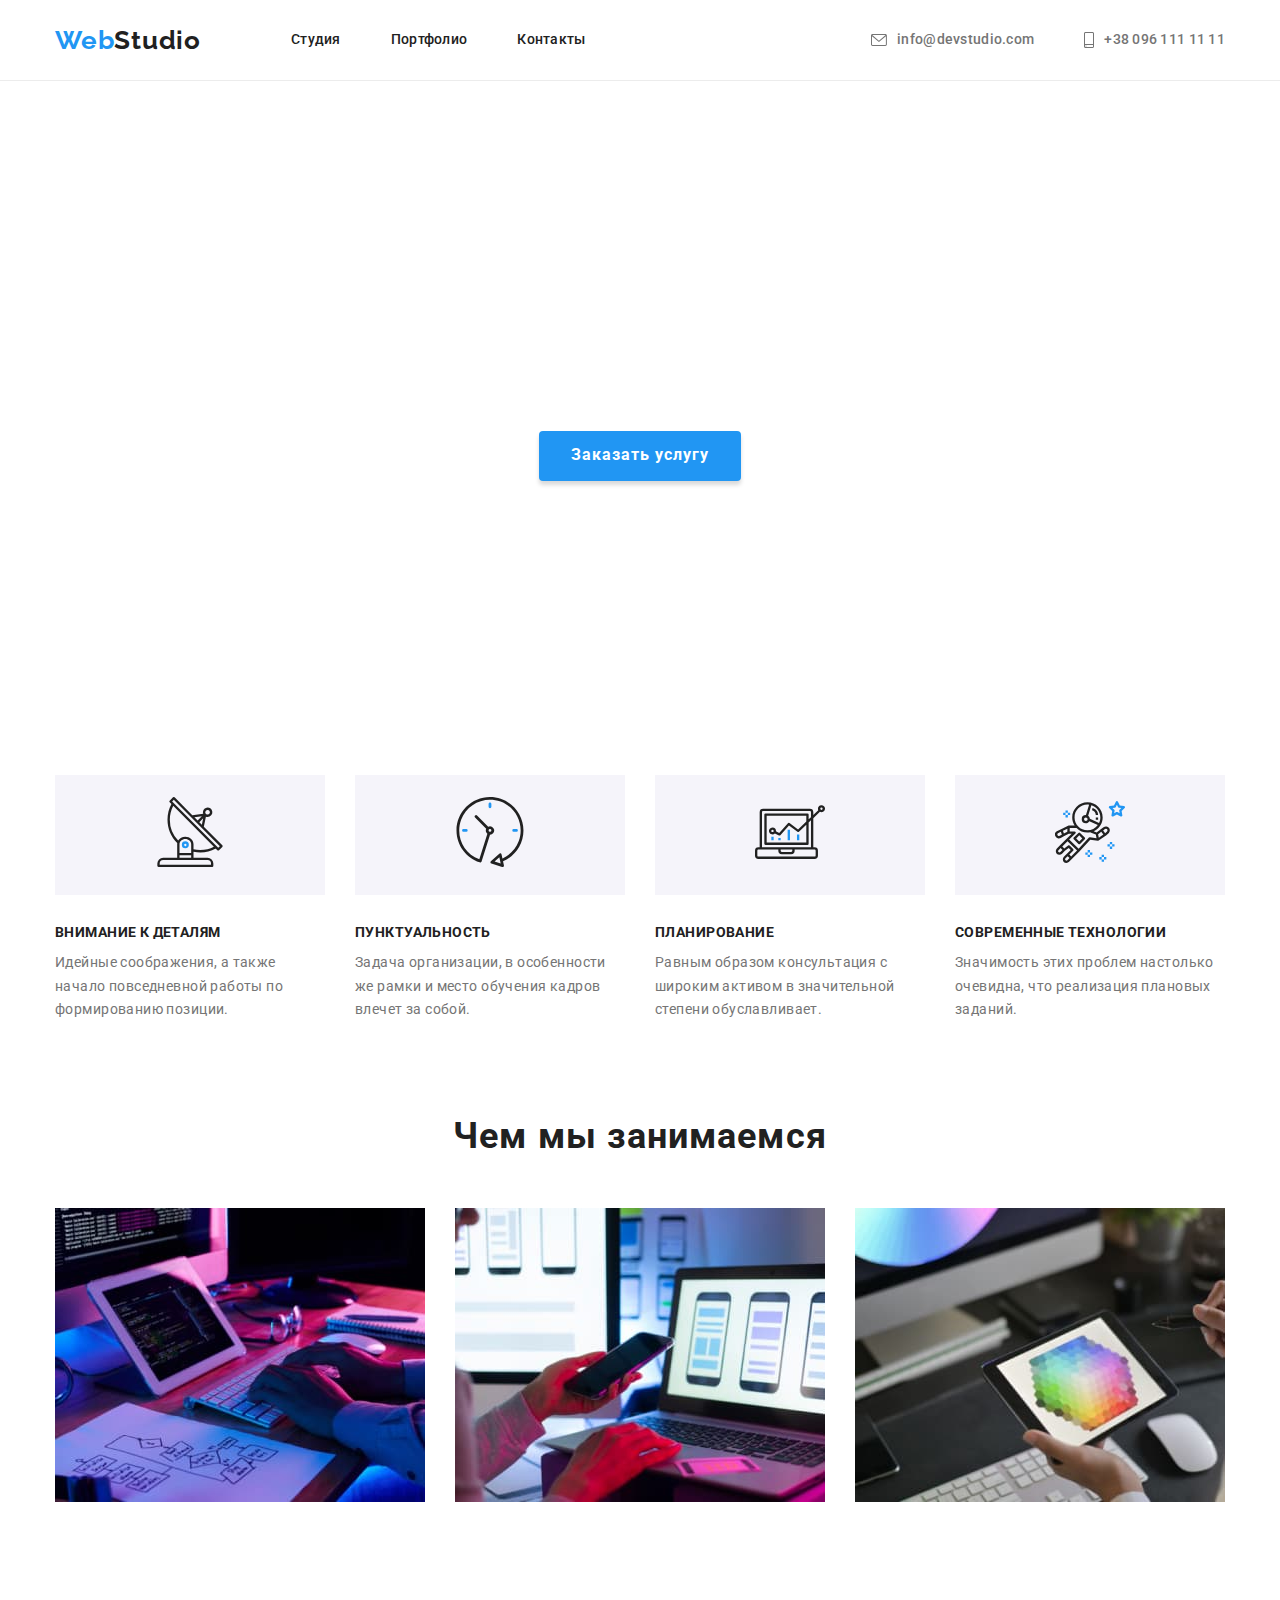
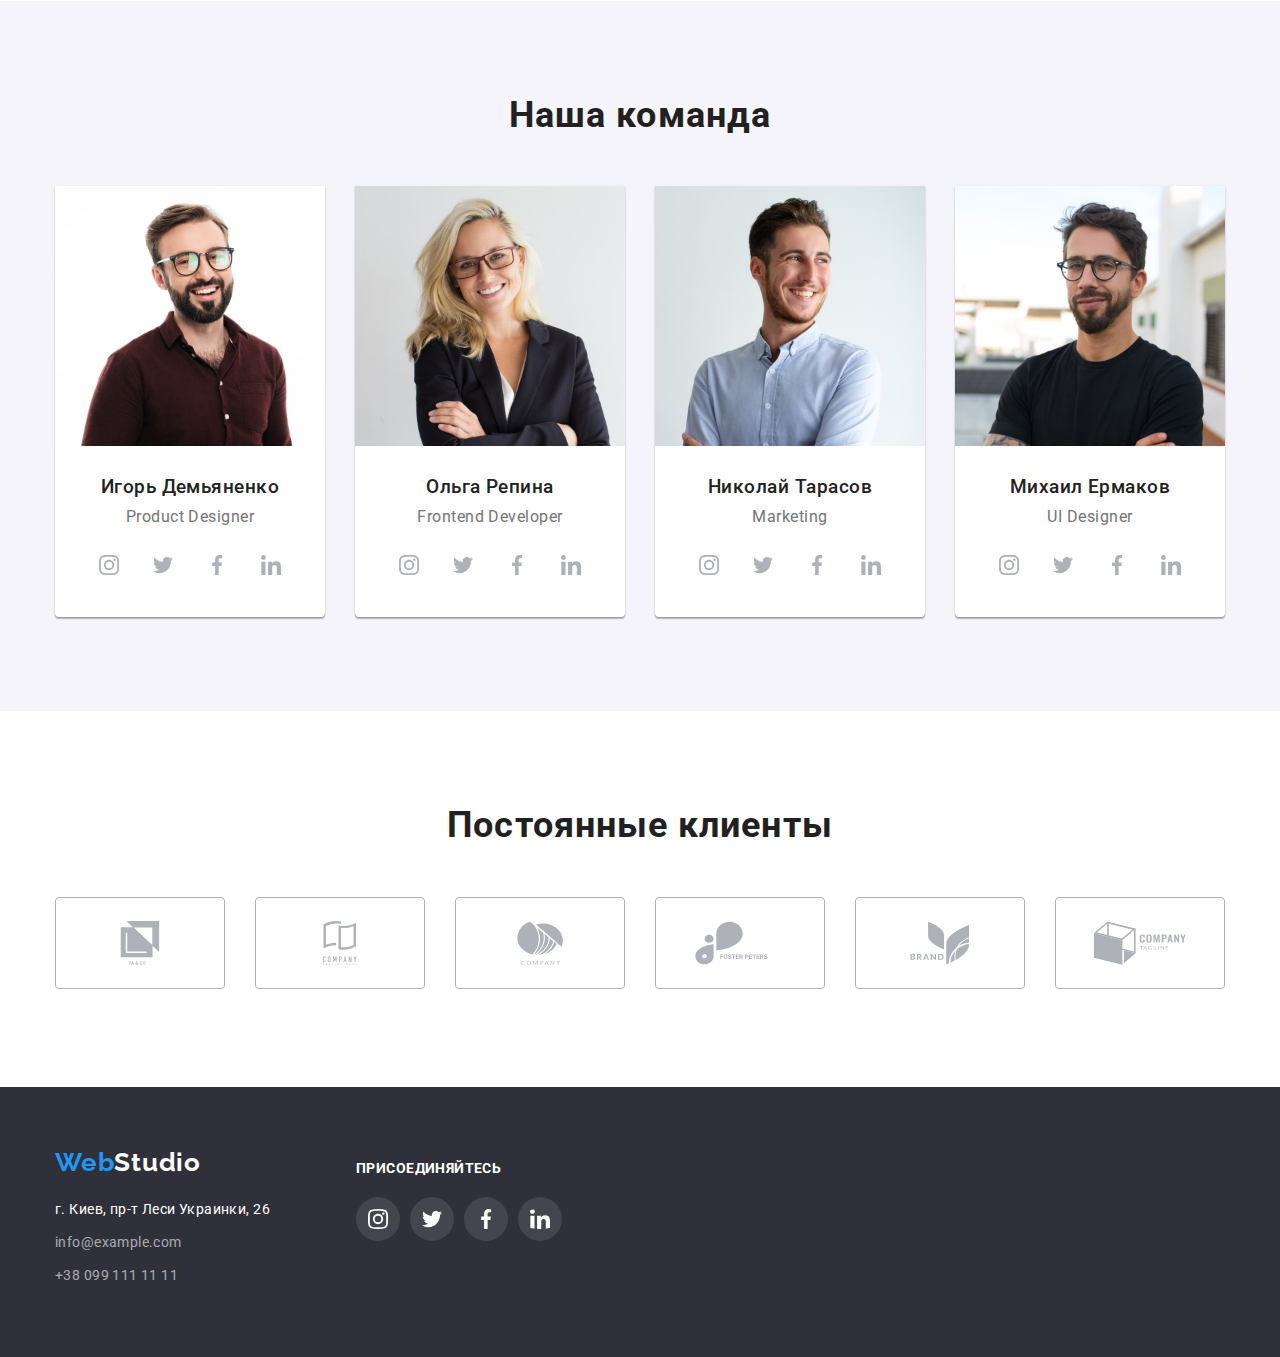
==== commit ef464f38: "task 4 fix bag" ====
--- a/index.html
+++ b/index.html
@@ -27,25 +27,27 @@
           >
           <ul class="nav list">
             <li class="item"><a href="./index.html" class="link">Студия</a></li>
-            <li class="item"><a href="./portfolio.html" class="link">Портфолио</a></li>
+            <li class="item">
+              <a href="./portfolio.html" class="link">Портфолио</a>
+            </li>
             <li class="item"><a href="" class="link">Контакты</a></li>
           </ul>
           <ul class="nav-contakt list">
             <li class="item">
               <a href="mailto:info@devstudio.com" class="link contakt">
                 <svg class="icon-header" width="16" height="12">
-                <use href="./images/icon.svg#icon-mail">
-                </use>
-              </svg>
-                info@devstudio.com</a>
-            </li>
-            <li class="item">
-             <a href="tel:+380961111111" class="link contakt">
+                  <use href="./images/icon.svg#icon-mail"></use>
+                </svg>
+                info@devstudio.com</a
+              >
+            </li>
+            <li class="item">
+              <a href="tel:+380961111111" class="link contakt">
                 <svg class="icon-header" width="10" height="16">
-                <use href="./images/icon.svg#icon-smartphone">
-                </use>
-              </svg>
-               +38 096 111 11 11</a>
+                  <use href="./images/icon.svg#icon-smartphone"></use>
+                </svg>
+                +38 096 111 11 11</a
+              >
             </li>
           </ul>
         </nav>
@@ -59,7 +61,9 @@
           Эффективные решения <br />
           для вашего бизнеса
         </h1>
-        <button class="order-button" name="button_order" type="button">Заказать услугу</button>
+        <button class="order-button" name="button_order" type="button">
+          Заказать услугу
+        </button>
       </section>
       <!-- our strengths-->
       <section class="section strengths">
@@ -68,46 +72,50 @@
           <ul class="strengths-list list">
             <li class="item">
               <button class="icon-strengths-fon">
-                   <svg class="icon-strengths">
-                      <use href="images/icon.svg#icon-antenna"></use>
-                   </svg>
+                <svg class="icon-strengths">
+                  <use href="./images/icon.svg#icon-antenna"></use>
+                </svg>
               </button>
               <h3 class="strengths-title">Внимание к деталям</h3>
               <p class="strengths-text">
-                Идейные соображения, а также начало повседневной работы по формированию позиции.
+                Идейные соображения, а также начало повседневной работы по
+                формированию позиции.
               </p>
             </li>
             <li class="item">
-               <button class="icon-strengths-fon">
-                   <svg class="icon-strengths">
-                      <use href="./images/icon.svg#icon-clock"></use>
-                   </svg>
+              <button class="icon-strengths-fon">
+                <svg class="icon-strengths">
+                  <use href="./images/icon.svg#icon-clock"></use>
+                </svg>
               </button>
               <h3 class="strengths-title">Пунктуальность</h3>
               <p class="strengths-text">
-                Задача организации, в особенности же рамки и место обучения кадров влечет за собой.
+                Задача организации, в особенности же рамки и место обучения
+                кадров влечет за собой.
               </p>
             </li>
             <li class="item">
-               <button class="icon-strengths-fon">
-                   <svg class="icon-strengths">
-                      <use href="./images/icon.svg#icon-diagram"></use>
-                   </svg>
+              <button class="icon-strengths-fon">
+                <svg class="icon-strengths">
+                  <use href="./images/icon.svg#icon-diagram"></use>
+                </svg>
               </button>
               <h3 class="strengths-title">Планирование</h3>
               <p class="strengths-text">
-                Равным образом консультация с широким активом в значительной степени обуславливает.
+                Равным образом консультация с широким активом в значительной
+                степени обуславливает.
               </p>
             </li>
             <li class="item">
-               <button class="icon-strengths-fon">
-                   <svg class="icon-strengths">
-                      <use href="./images/icon.svg#icon-astronaut"></use>
-                   </svg>
+              <button class="icon-strengths-fon">
+                <svg class="icon-strengths">
+                  <use href="./images/icon.svg#icon-astronaut"></use>
+                </svg>
               </button>
               <h3 class="strengths-title">Современные технологии</h3>
               <p class="strengths-text">
-                Значимость этих проблем настолько очевидна, что реализация плановых заданий.
+                Значимость этих проблем настолько очевидна, что реализация
+                плановых заданий.
               </p>
             </li>
           </ul>
@@ -119,13 +127,28 @@
           <h2 class="section-title">Чем мы занимаемся</h2>
           <ul class="project-list list">
             <li class="item">
-              <img src="./images/box_1.jpg" alt="Проект-1" width="370" height="294" />
-            </li>
-            <li class="item">
-              <img src="./images/box_2.jpg" alt="Проект-2" width="370" height="294" />
-            </li>
-            <li class="item">
-              <img src="./images/box_3.jpg" alt="Проект-3" width="370" height="294" />
+              <img
+                src="./images/box_1.jpg"
+                alt="Проект-1"
+                width="370"
+                height="294"
+              />
+            </li>
+            <li class="item">
+              <img
+                src="./images/box_2.jpg"
+                alt="Проект-2"
+                width="370"
+                height="294"
+              />
+            </li>
+            <li class="item">
+              <img
+                src="./images/box_3.jpg"
+                alt="Проект-3"
+                width="370"
+                height="294"
+              />
             </li>
           </ul>
         </div>
@@ -136,118 +159,170 @@
           <h2 class="section-title">Наша команда</h2>
           <ul class="team-list list">
             <li class="item">
-              <img src="./images/team_card_1.jpg" alt="Игорь Демьяненко" width="270" height="260" />
+              <img
+                src="./images/team_card_1.jpg"
+                alt="Игорь Демьяненко"
+                width="270"
+                height="260"
+              />
               <div class="team-text-title">
                 <h3 class="team-title">Игорь Демьяненко</h3>
                 <p class="team-text">Product Designer</p>
-                 <ul class="social-list list">
-                  <li class="item-social"><a href="" class="social-team">
-                  <svg class="icon-team">
-                      <use href="images/icon.svg#icon-instagram"></use>
-                   </svg>
-                </a></li>
-                  <li class="item-social"><a href="" class="social-team">
-                  <svg class="icon-team">
-                      <use href="images/icon.svg#icon-twitter"></use>
-                   </svg>
-                </a></li>
-                  <li class="item-social"><a href="" class="social-team">
-                  <svg class="icon-team">
-                      <use href="images/icon.svg#icon-facebook"></use>
-                   </svg>
-                </a></li>
-                  <li class="item-social"><a href="" class="social-team">
-                  <svg class="icon-team">
-                      <use href="images/icon.svg#icon-linkedin"></use>
-                   </svg>
-                </a></li>
+                <ul class="social-list list">
+                  <li class="item-social">
+                    <a href="" class="social-team">
+                      <svg class="icon-team">
+                        <use href="./images/icon.svg#icon-instagram"></use>
+                      </svg>
+                    </a>
+                  </li>
+                  <li class="item-social">
+                    <a href="" class="social-team">
+                      <svg class="icon-team">
+                        <use href="./images/icon.svg#icon-twitter"></use>
+                      </svg>
+                    </a>
+                  </li>
+                  <li class="item-social">
+                    <a href="" class="social-team">
+                      <svg class="icon-team">
+                        <use href="./images/icon.svg#icon-facebook"></use>
+                      </svg>
+                    </a>
+                  </li>
+                  <li class="item-social">
+                    <a href="" class="social-team">
+                      <svg class="icon-team">
+                        <use href="./images/icon.svg#icon-linkedin"></use>
+                      </svg>
+                    </a>
+                  </li>
                 </ul>
-                </div>
-            </li>
-            <li class="item">
-              <img src="./images/team_card_2.jpg" alt="Ольга Репина" width="270" height="260" />
+              </div>
+            </li>
+            <li class="item">
+              <img
+                src="./images/team_card_2.jpg"
+                alt="Ольга Репина"
+                width="270"
+                height="260"
+              />
               <div class="team-text-title">
                 <h3 class="team-title">Ольга Репина</h3>
                 <p class="team-text">Frontend Developer</p>
                 <ul class="social-list list">
-                  <li class="item-social"><a href="" class="social-team">
-                  <svg class="icon-team">
-                      <use href="images/icon.svg#icon-instagram"></use>
-                   </svg>
-                </a></li>
-                  <li class="item-social"><a href="" class="social-team">
-                  <svg class="icon-team">
-                      <use href="images/icon.svg#icon-twitter"></use>
-                   </svg>
-                </a></li>
-                  <li class="item-social"><a href="" class="social-team">
-                  <svg class="icon-team">
-                      <use href="images/icon.svg#icon-facebook"></use>
-                   </svg>
-                </a></li>
-                  <li class="item-social"><a href="" class="social-team">
-                  <svg class="icon-team">
-                      <use href="images/icon.svg#icon-linkedin"></use>
-                   </svg>
-                </a></li>
+                  <li class="item-social">
+                    <a href="" class="social-team">
+                      <svg class="icon-team">
+                        <use href="./images/icon.svg#icon-instagram"></use>
+                      </svg>
+                    </a>
+                  </li>
+                  <li class="item-social">
+                    <a href="" class="social-team">
+                      <svg class="icon-team">
+                        <use href="./images/icon.svg#icon-twitter"></use>
+                      </svg>
+                    </a>
+                  </li>
+                  <li class="item-social">
+                    <a href="" class="social-team">
+                      <svg class="icon-team">
+                        <use href="./images/icon.svg#icon-facebook"></use>
+                      </svg>
+                    </a>
+                  </li>
+                  <li class="item-social">
+                    <a href="" class="social-team">
+                      <svg class="icon-team">
+                        <use href="./images/icon.svg#icon-linkedin"></use>
+                      </svg>
+                    </a>
+                  </li>
                 </ul>
               </div>
             </li>
             <li class="item">
-              <img src="./images/team_card_3.jpg" alt="Николай Тарасов" width="270" height="260" />
+              <img
+                src="./images/team_card_3.jpg"
+                alt="Николай Тарасов"
+                width="270"
+                height="260"
+              />
               <div class="team-text-title">
                 <h3 class="team-title">Николай Тарасов</h3>
                 <p class="team-text">Marketing</p>
                 <ul class="social-list list">
-                  <li class="item-social"><a href="" class="social-team">
-                  <svg class="icon-team">
-                      <use href="images/icon.svg#icon-instagram"></use>
-                   </svg>
-                </a></li>
-                  <li class="item-social"><a href="" class="social-team">
-                  <svg class="icon-team">
-                      <use href="images/icon.svg#icon-twitter"></use>
-                   </svg>
-                </a></li>
-                  <li class="item-social"><a href="" class="social-team">
-                  <svg class="icon-team">
-                      <use href="images/icon.svg#icon-facebook"></use>
-                   </svg>
-                </a></li>
-                  <li class="item-social"><a href="" class="social-team">
-                  <svg class="icon-team">
-                      <use href="images/icon.svg#icon-linkedin"></use>
-                   </svg>
-                </a></li>
+                  <li class="item-social">
+                    <a href="" class="social-team">
+                      <svg class="icon-team">
+                        <use href="./images/icon.svg#icon-instagram"></use>
+                      </svg>
+                    </a>
+                  </li>
+                  <li class="item-social">
+                    <a href="" class="social-team">
+                      <svg class="icon-team">
+                        <use href="./images/icon.svg#icon-twitter"></use>
+                      </svg>
+                    </a>
+                  </li>
+                  <li class="item-social">
+                    <a href="" class="social-team">
+                      <svg class="icon-team">
+                        <use href="./images/icon.svg#icon-facebook"></use>
+                      </svg>
+                    </a>
+                  </li>
+                  <li class="item-social">
+                    <a href="" class="social-team">
+                      <svg class="icon-team">
+                        <use href="./images/icon.svg#icon-linkedin"></use>
+                      </svg>
+                    </a>
+                  </li>
                 </ul>
-              </div class="team-text-title">
-            </li>
-            <li class="item">
-              <img src="./images/team_card_4.jpg" alt="Михаил Ермаков" width="270" height="260" />
+              </div>
+            </li>
+            <li class="item">
+              <img
+                src="./images/team_card_4.jpg"
+                alt="Михаил Ермаков"
+                width="270"
+                height="260"
+              />
               <div class="team-text-title">
                 <h3 class="team-title">Михаил Ермаков</h3>
                 <p class="team-text">UI Designer</p>
                 <ul class="social-list list">
-                  <li class="item-social"><a href="" class="social-team">
-                  <svg class="icon-team">
-                      <use href="images/icon.svg#icon-instagram"></use>
-                   </svg>
-                </a></li>
-                  <li class="item-social"><a href="" class="social-team">
-                  <svg class="icon-team">
-                      <use href="images/icon.svg#icon-twitter"></use>
-                   </svg>
-                </a></li>
-                  <li class="item-social"><a href="" class="social-team">
-                  <svg class="icon-team">
-                      <use href="images/icon.svg#icon-facebook"></use>
-                   </svg>
-                </a></li>
-                  <li class="item-social"><a href="" class="social-team">
-                  <svg class="icon-team">
-                      <use href="images/icon.svg#icon-linkedin"></use>
-                   </svg>
-                </a></li>
+                  <li class="item-social">
+                    <a href="" class="social-team">
+                      <svg class="icon-team">
+                        <use href="./images/icon.svg#icon-instagram"></use>
+                      </svg>
+                    </a>
+                  </li>
+                  <li class="item-social">
+                    <a href="" class="social-team">
+                      <svg class="icon-team">
+                        <use href="./images/icon.svg#icon-twitter"></use>
+                      </svg>
+                    </a>
+                  </li>
+                  <li class="item-social">
+                    <a href="" class="social-team">
+                      <svg class="icon-team">
+                        <use href="./images/icon.svg#icon-facebook"></use>
+                      </svg>
+                    </a>
+                  </li>
+                  <li class="item-social">
+                    <a href="" class="social-team">
+                      <svg class="icon-team">
+                        <use href="./images/icon.svg#icon-linkedin"></use>
+                      </svg>
+                    </a>
+                  </li>
                 </ul>
               </div>
             </li>
@@ -257,36 +332,48 @@
       <section class="section client">
         <h2 class="section-title">Постоянные клиенты</h2>
         <ul class="client-list list">
-          <li class="item-client"><a href="">
-            <svg class="icon-client">
-                      <use href="images/icon.svg#icon-company"></use>
-                   </svg>
-          </a></li>
-          <li class="item-client"><a href="">
-            <svg class="icon-client">
-                      <use href="images/icon.svg#icon-company1"></use>
-                   </svg>
-          </a></li>
-          <li class="item-client"><a href="">
-            <svg class="icon-client">
-                      <use href="images/icon.svg#icon-company2"></use>
-                   </svg>
-          </a></li>
-          <li class="item-client"><a href="">
-            <svg class="icon-client">
-                      <use href="images/icon.svg#icon-company3"></use>
-                   </svg>
-          </a></li>
-          <li class="item-client"><a href="">
-            <svg class="icon-client">
-                      <use href="images/icon.svg#icon-company4"></use>
-                   </svg>
-          </a></li>
-           <li class="item-client"><a href="">
-            <svg class="icon-client">
-                      <use href="images/icon.svg#icon-company5"></use>
-                   </svg>
-          </a></li>
+          <li class="item-client">
+            <a href="">
+              <svg class="icon-client">
+                <use href="./images/icon.svg#icon-company"></use>
+              </svg>
+            </a>
+          </li>
+          <li class="item-client">
+            <a href="">
+              <svg class="icon-client">
+                <use href="./images/icon.svg#icon-company1"></use>
+              </svg>
+            </a>
+          </li>
+          <li class="item-client">
+            <a href="">
+              <svg class="icon-client">
+                <use href="./images/icon.svg#icon-company2"></use>
+              </svg>
+            </a>
+          </li>
+          <li class="item-client">
+            <a href="">
+              <svg class="icon-client">
+                <use href="./images/icon.svg#icon-company3"></use>
+              </svg>
+            </a>
+          </li>
+          <li class="item-client">
+            <a href="">
+              <svg class="icon-client">
+                <use href="./images/icon.svg#icon-company4"></use>
+              </svg>
+            </a>
+          </li>
+          <li class="item-client">
+            <a href="">
+              <svg class="icon-client">
+                <use href="./images/icon.svg#icon-company5"></use>
+              </svg>
+            </a>
+          </li>
         </ul>
       </section>
     </main>
@@ -295,53 +382,67 @@
       <div class="container">
         <ul class="footer-list list">
           <li class="item">
-        <a href="./index.html" class="logo"><span class="logo-span">Web</span>Studio</a>
-        <address class="address">
-          <ul class="list">
-            <li class="list-address">
-              <a href="https://goo.gl/maps/rNsayfPr7um2PbQCA" target="_blank" class="link-google"
-                >г. Киев, пр-т Леси Украинки, 26
-              </a>
-            </li>
-            <li class="list-address">
-              <a href="mailto:info@example.com" class="link link-footer">info@example.com</a>
-            </li>
-            <li class="list-address">
-              <a href="tel:+380991111111" class="link link-footer">+38 099 111 11 11</a>
-            </li>
-          </ul>
-        </address>
-        </li>
-        <li class="item">
-          <h3 class="social-title">ПРИСОЕДИНЯЙТЕСЬ</h3>
-          <ul class="footer-social-list list">
-                  <li class="footer-item-social"><a href="">
+            <a href="./index.html" class="logo"
+              ><span class="logo-span">Web</span>Studio</a
+            >
+            <address class="address">
+              <ul class="list">
+                <li class="list-address">
+                  <a
+                    href="https://goo.gl/maps/rNsayfPr7um2PbQCA"
+                    target="_blank"
+                    class="link-google"
+                    >г. Киев, пр-т Леси Украинки, 26
+                  </a>
+                </li>
+                <li class="list-address">
+                  <a href="mailto:info@example.com" class="link link-footer"
+                    >info@example.com</a
+                  >
+                </li>
+                <li class="list-address">
+                  <a href="tel:+380991111111" class="link link-footer"
+                    >+38 099 111 11 11</a
+                  >
+                </li>
+              </ul>
+            </address>
+          </li>
+          <li class="item">
+            <h3 class="social-title">ПРИСОЕДИНЯЙТЕСЬ</h3>
+            <ul class="footer-social-list list">
+              <li class="footer-item-social">
+                <a href="">
                   <svg class="icon-footer">
-                      <use href="images/icon.svg#icon-instagram"></use>
-                   </svg>
-                </a></li>
-                  <li class="footer-item-social"><a href="">
+                    <use href="./images/icon.svg#icon-instagram"></use>
+                  </svg>
+                </a>
+              </li>
+              <li class="footer-item-social">
+                <a href="">
                   <svg class="icon-footer">
-                      <use href="images/icon.svg#icon-twitter"></use>
-                   </svg>
-                </a></li>
-                  <li class="footer-item-social"><a href="">
+                    <use href="./images/icon.svg#icon-twitter"></use>
+                  </svg>
+                </a>
+              </li>
+              <li class="footer-item-social">
+                <a href="">
                   <svg class="icon-footer">
-                      <use href="images/icon.svg#icon-facebook"></use>
-                   </svg>
-                </a></li>
-                  <li class="footer-item-social"><a href="">
+                    <use href="./images/icon.svg#icon-facebook"></use>
+                  </svg>
+                </a>
+              </li>
+              <li class="footer-item-social">
+                <a href="">
                   <svg class="icon-footer">
-                      <use href="images/icon.svg#icon-linkedin"></use>
-                   </svg>
-                </a></li>
-          </ul>
-        </li>
+                    <use href="./images/icon.svg#icon-linkedin"></use>
+                  </svg>
+                </a>
+              </li>
+            </ul>
+          </li>
         </ul>
       </div>
     </footer>
   </body>
 </html>
-
-
-
--- a/css/styles.css
+++ b/css/styles.css
@@ -196,7 +196,7 @@
   background-repeat: no-repeat;
   background-position: center;
   text-align: center;
-  background-image: url("../images/bg-hero.jpg");
+  background-image: url("./images/bg-hero.jpg");
 }
 .order-title {
   margin-top: 0;
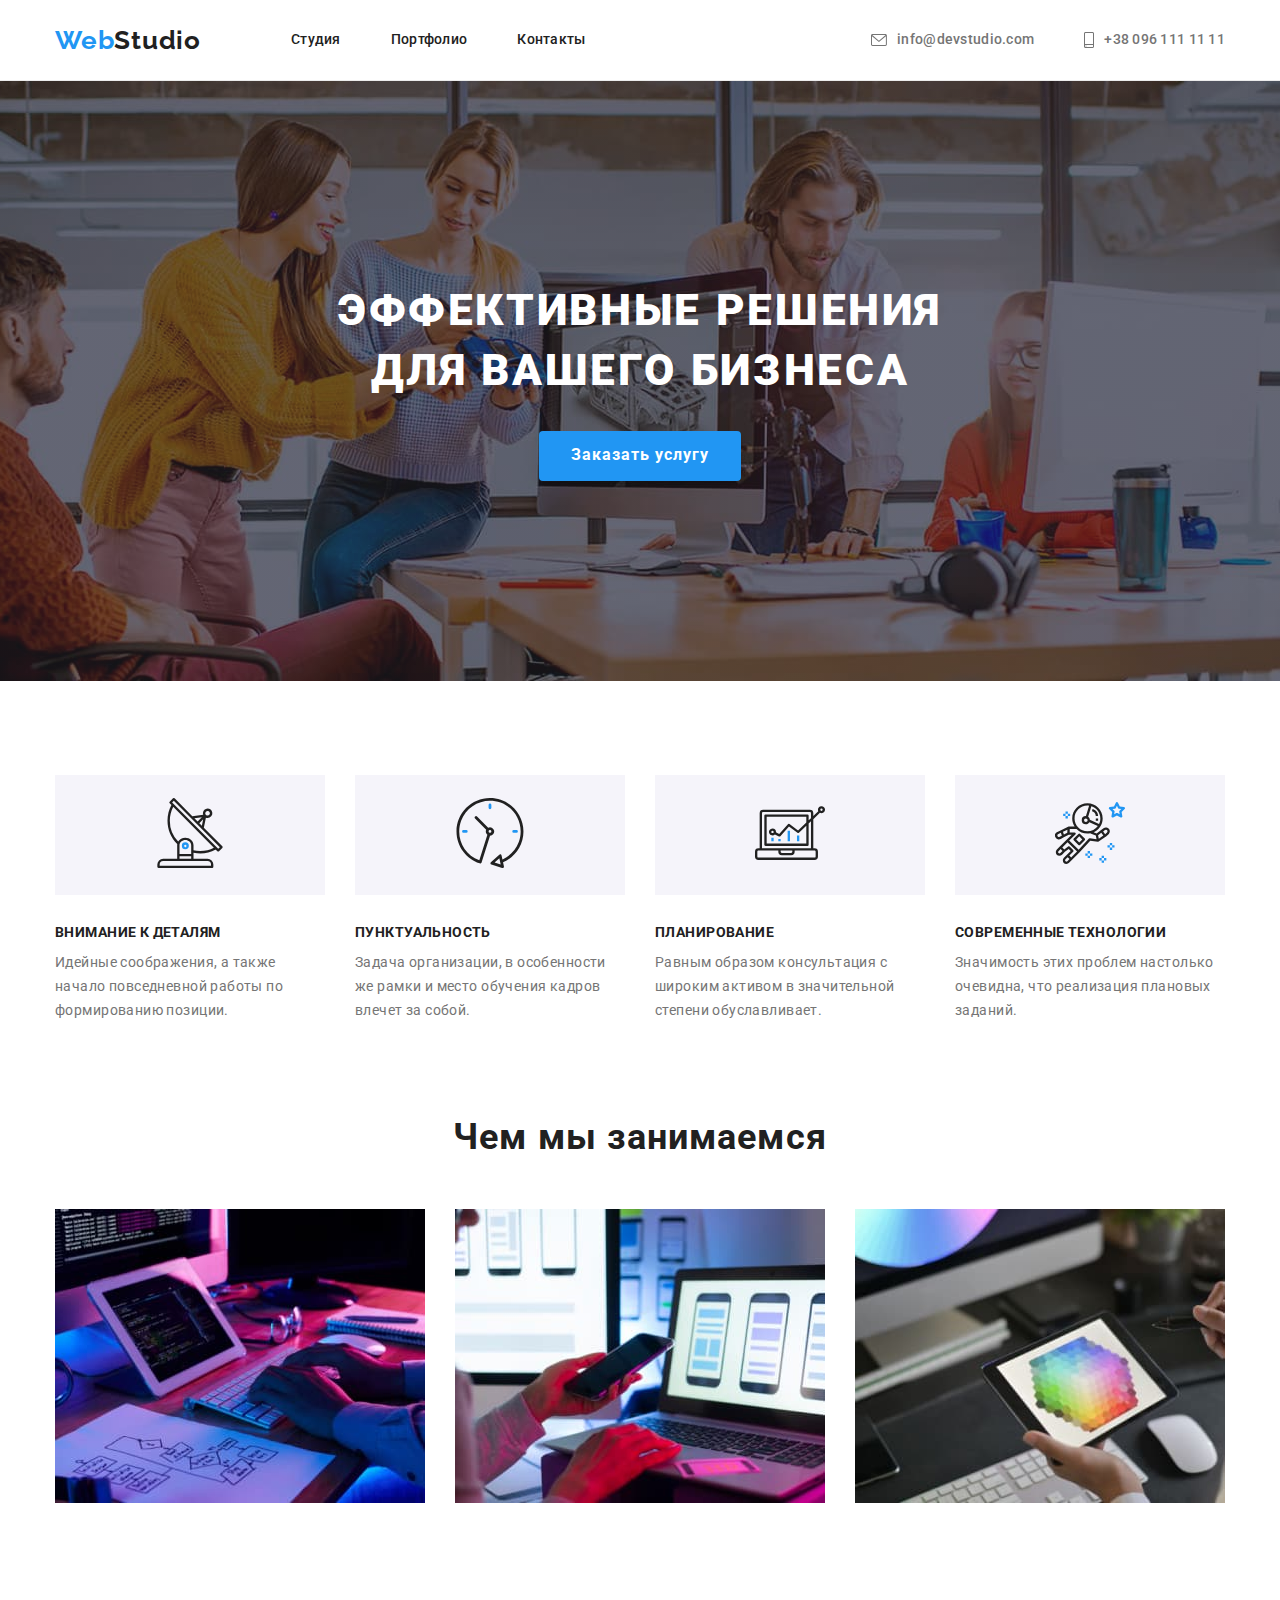
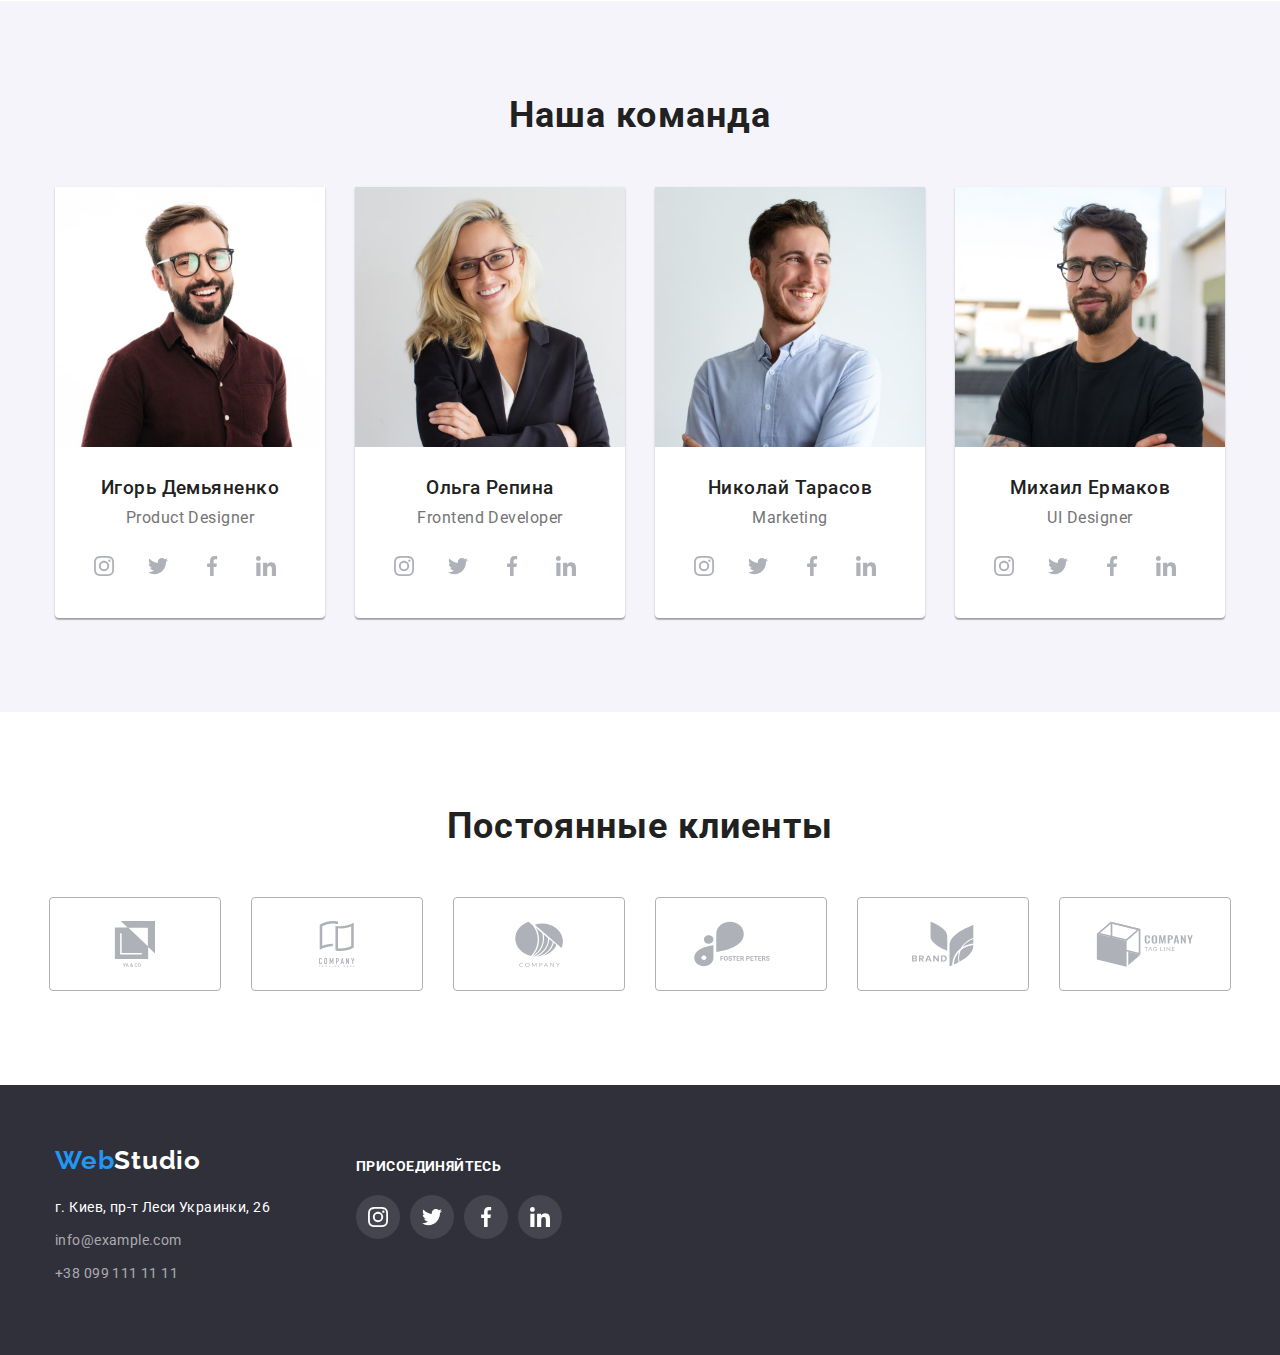
==== commit 94303021: "task 4  done" ====
--- a/index.html
+++ b/index.html
@@ -333,42 +333,42 @@
         <h2 class="section-title">Постоянные клиенты</h2>
         <ul class="client-list list">
           <li class="item-client">
-            <a href="">
+            <a href="" class="link-icon-client">
               <svg class="icon-client">
                 <use href="./images/icon.svg#icon-company"></use>
               </svg>
             </a>
           </li>
           <li class="item-client">
-            <a href="">
+            <a href="" class="link-icon-client">
               <svg class="icon-client">
                 <use href="./images/icon.svg#icon-company1"></use>
               </svg>
             </a>
           </li>
           <li class="item-client">
-            <a href="">
+            <a href="" class="link-icon-client">
               <svg class="icon-client">
                 <use href="./images/icon.svg#icon-company2"></use>
               </svg>
             </a>
           </li>
           <li class="item-client">
-            <a href="">
+            <a href="" class="link-icon-client">
               <svg class="icon-client">
                 <use href="./images/icon.svg#icon-company3"></use>
               </svg>
             </a>
           </li>
           <li class="item-client">
-            <a href="">
+            <a href="" class="link-icon-client">
               <svg class="icon-client">
                 <use href="./images/icon.svg#icon-company4"></use>
               </svg>
             </a>
           </li>
           <li class="item-client">
-            <a href="">
+            <a href="" class="link-icon-client">
               <svg class="icon-client">
                 <use href="./images/icon.svg#icon-company5"></use>
               </svg>
@@ -412,28 +412,28 @@
             <h3 class="social-title">ПРИСОЕДИНЯЙТЕСЬ</h3>
             <ul class="footer-social-list list">
               <li class="footer-item-social">
-                <a href="">
+                <a href="" class="link-icon-footer">
                   <svg class="icon-footer">
                     <use href="./images/icon.svg#icon-instagram"></use>
                   </svg>
                 </a>
               </li>
               <li class="footer-item-social">
-                <a href="">
+                <a href="" class="link-icon-footer">
                   <svg class="icon-footer">
                     <use href="./images/icon.svg#icon-twitter"></use>
                   </svg>
                 </a>
               </li>
               <li class="footer-item-social">
-                <a href="">
+                <a href="" class="link-icon-footer">
                   <svg class="icon-footer">
                     <use href="./images/icon.svg#icon-facebook"></use>
                   </svg>
                 </a>
               </li>
               <li class="footer-item-social">
-                <a href="">
+                <a href="" class="link-icon-footer">
                   <svg class="icon-footer">
                     <use href="./images/icon.svg#icon-linkedin"></use>
                   </svg>
--- a/css/styles.css
+++ b/css/styles.css
@@ -11,6 +11,7 @@
   --portfolio-border-color: #eee;
   --social-team-color: #afb1b8;
   --social-footer-color: rgba(255, 255, 255, 0.1);
+  --order-background-color: #c4c4c4;
 }
 body {
   font-family: "Roboto", sans-serif;
@@ -18,6 +19,12 @@
   background-color: var(--white-color);
 }
 /* Утиліти */
+:active,
+:hover,
+:focus {
+  outline: 0;
+  outline-offset: 0;
+}
 .list {
   padding: 0;
   margin: 0;
@@ -195,8 +202,19 @@
   padding-bottom: 200px;
   background-repeat: no-repeat;
   background-position: center;
+  background-size: cover;
   text-align: center;
-  background-image: url("./images/bg-hero.jpg");
+  margin-left: auto;
+  margin-right: auto;
+  max-width: 1600px;
+  min-height: 600px;
+  background-image: linear-gradient(
+      to right,
+      rgba(47, 48, 58, 0.4),
+      rgba(47, 48, 58, 0.4)
+    ),
+    url("../images/bg-hero.jpg");
+  background-color: var(--order-background-color);
 }
 .order-title {
   margin-top: 0;
@@ -330,31 +348,28 @@
   margin-top: 16px;
 }
 
-.item-social {
-  display: flex;
-  margin-right: 10px;
-  width: 44px;
-  height: 44px;
-  align-items: center;
-  justify-content: center;
-}
-
 .item-social:nth-child(4n) {
   margin-right: 0;
 }
+
+.social-team {
+  display: block;
+  margin-right: 10px;
+  border-radius: 50%;
+  fill: var(--social-team-color);
+}
+
 .icon-team {
   display: block;
   padding-top: 12px;
   padding-bottom: 12px;
   width: 44px;
   height: 44px;
-  fill: var(--social-team-color);
-}
-.icon-team:hover,
-.icon-team:focus {
+}
+.social-team:hover,
+.social-team:focus {
   fill: var(--white-color);
   background-color: var(--blue-color);
-  border-radius: 50%;
 }
 
 .team-title {
@@ -399,20 +414,24 @@
   align-items: center;
   margin-right: 30px;
 }
+
+.link-icon-client {
+  fill: var(--social-team-color);
+  border: 1px solid var(--social-team-color);
+  border-radius: 4px;
+}
 .icon-client {
+  display: block;
   padding-top: 23px;
   padding-bottom: 23px;
   width: 170px;
   height: 92px;
-  fill: var(--social-team-color);
-  border: 1px solid var(--social-team-color);
-  border-radius: 4px;
 }
 .item-client:nth-child(6n) {
   margin-right: 0;
 }
-.icon-client:hover,
-.icon-client:focus {
+.link-icon-client:hover,
+.link-icon-client:focus {
   fill: var(--blue-color);
   border-color: var(--blue-color);
 }
@@ -496,17 +515,21 @@
 .footer-item-social:nth-child(4n) {
   margin-right: 0;
 }
+.link-icon-footer {
+  display: block;
+  fill: var(--white-color);
+  background-color: var(--social-footer-color);
+  border-radius: 50%;
+}
+
 .icon-footer {
   display: block;
   padding-top: 12px;
   padding-bottom: 12px;
   width: 44px;
   height: 44px;
-  fill: var(--white-color);
-  background-color: var(--social-footer-color);
-  border-radius: 50%;
-}
-.icon-footer:hover,
-.icon-footer:focus {
+}
+.link-icon-footer:hover,
+.link-icon-footer:focus {
   background-color: var(--blue-color);
 }
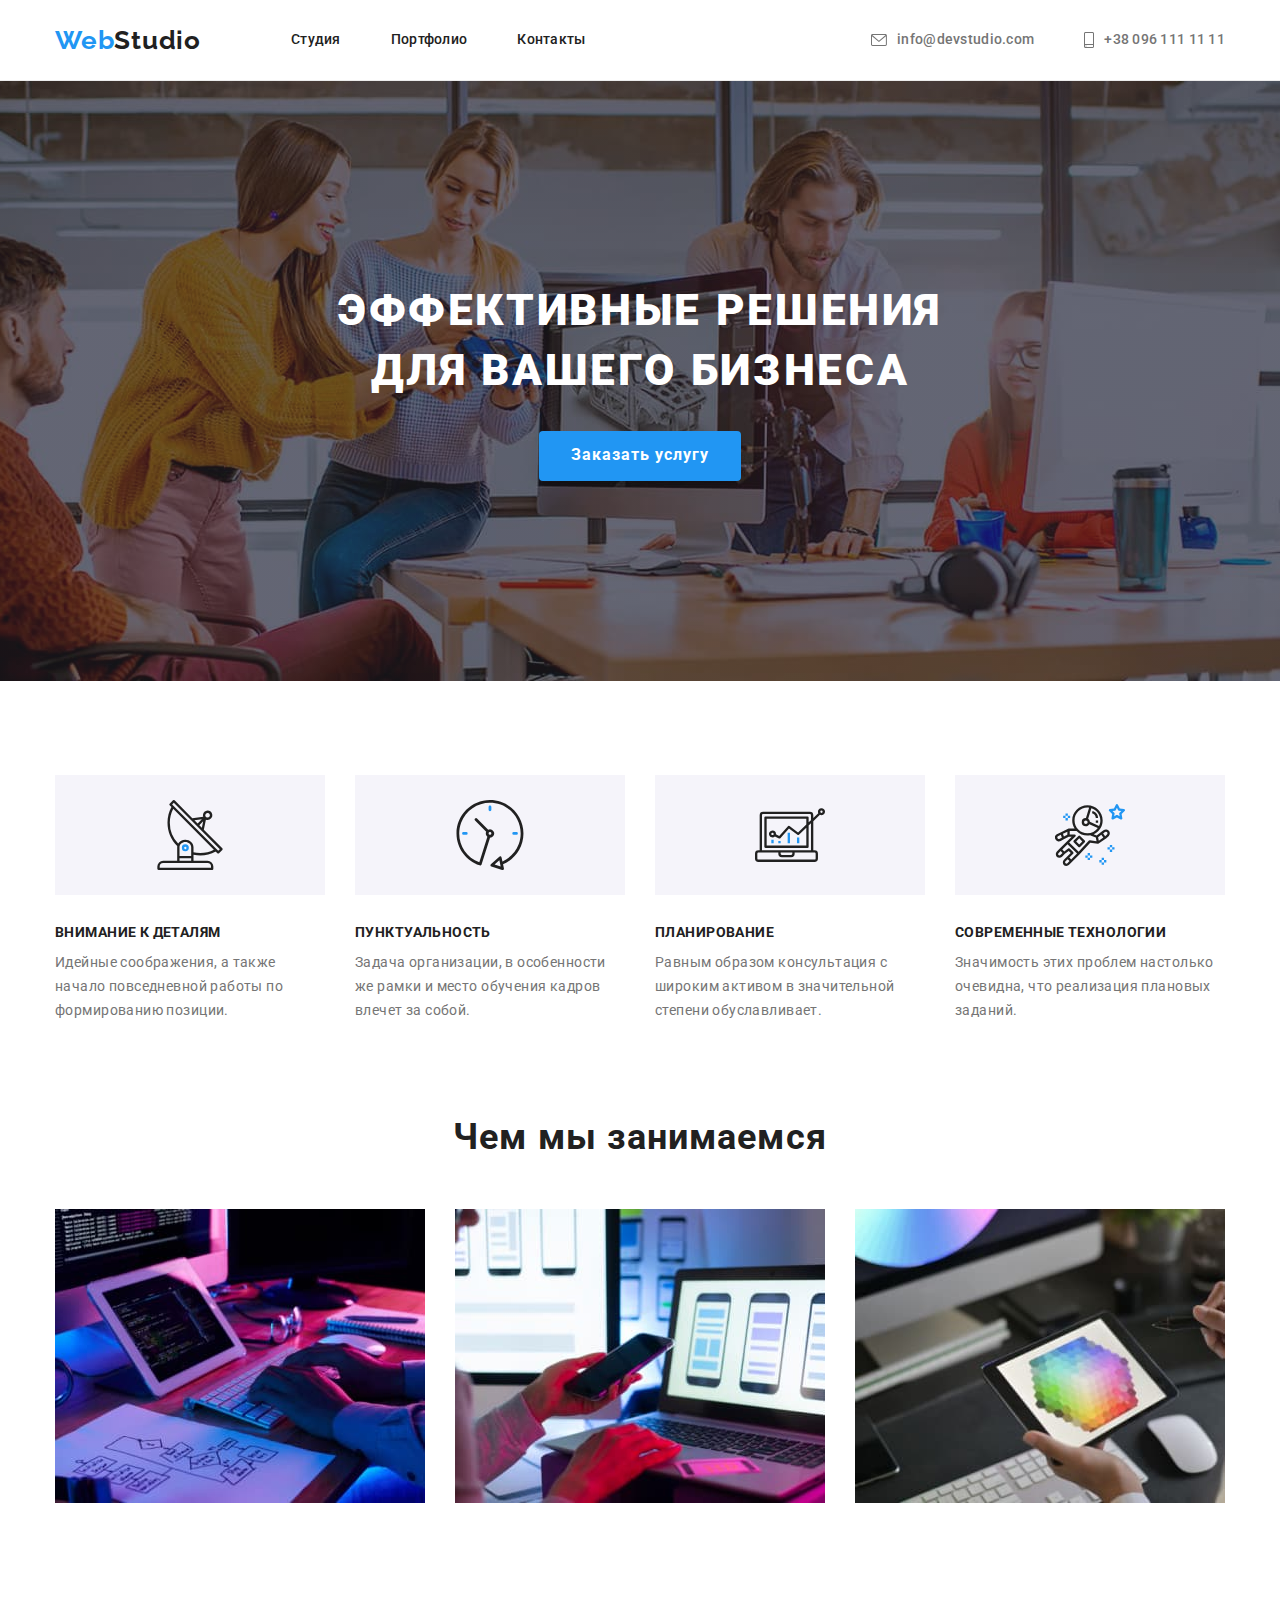
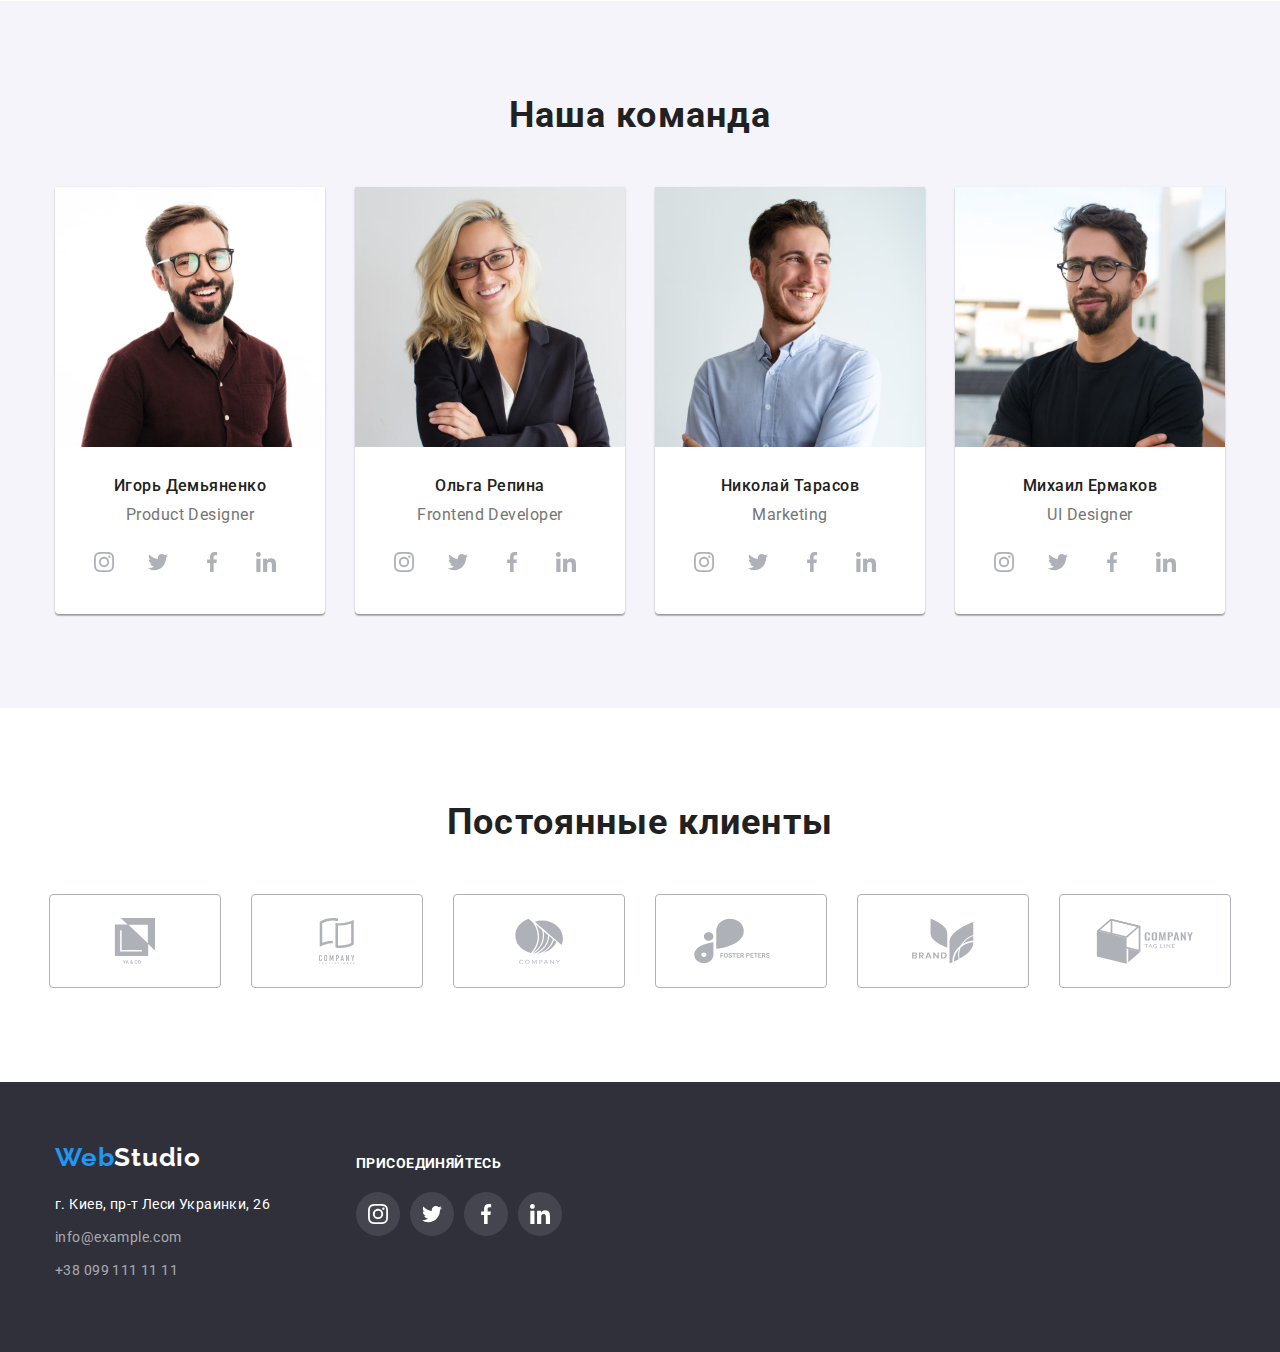
==== commit da3c6b35: "task 4 refinement" ====
--- a/index.html
+++ b/index.html
@@ -71,11 +71,11 @@
           <h2 class="hide">Наши сильные качества</h2>
           <ul class="strengths-list list">
             <li class="item">
-              <button class="icon-strengths-fon">
+              <div class="icon-strengths-fon">
                 <svg class="icon-strengths">
                   <use href="./images/icon.svg#icon-antenna"></use>
                 </svg>
-              </button>
+              </div>
               <h3 class="strengths-title">Внимание к деталям</h3>
               <p class="strengths-text">
                 Идейные соображения, а также начало повседневной работы по
@@ -83,11 +83,11 @@
               </p>
             </li>
             <li class="item">
-              <button class="icon-strengths-fon">
+              <div class="icon-strengths-fon">
                 <svg class="icon-strengths">
                   <use href="./images/icon.svg#icon-clock"></use>
                 </svg>
-              </button>
+              </div>
               <h3 class="strengths-title">Пунктуальность</h3>
               <p class="strengths-text">
                 Задача организации, в особенности же рамки и место обучения
@@ -95,11 +95,11 @@
               </p>
             </li>
             <li class="item">
-              <button class="icon-strengths-fon">
+              <div class="icon-strengths-fon">
                 <svg class="icon-strengths">
                   <use href="./images/icon.svg#icon-diagram"></use>
                 </svg>
-              </button>
+              </div>
               <h3 class="strengths-title">Планирование</h3>
               <p class="strengths-text">
                 Равным образом консультация с широким активом в значительной
@@ -107,11 +107,11 @@
               </p>
             </li>
             <li class="item">
-              <button class="icon-strengths-fon">
+              <div class="icon-strengths-fon">
                 <svg class="icon-strengths">
                   <use href="./images/icon.svg#icon-astronaut"></use>
                 </svg>
-              </button>
+              </div>
               <h3 class="strengths-title">Современные технологии</h3>
               <p class="strengths-text">
                 Значимость этих проблем настолько очевидна, что реализация
--- a/css/styles.css
+++ b/css/styles.css
@@ -24,6 +24,14 @@
 :focus {
   outline: 0;
   outline-offset: 0;
+}
+
+h2,
+h3,
+h4,
+h5 {
+  font-size: 100%;
+  font-weight: normal;
 }
 .list {
   padding: 0;
@@ -271,6 +279,10 @@
 }
 
 .icon-strengths-fon {
+  display: flex;
+  justify-content: center;
+  align-items: center;
+
   padding: 0;
   border: none;
   background: var(--second-background-color);
@@ -283,10 +295,10 @@
   width: 70px;
   height: 70px;
 }
-.icon-strengths-fon:hover {
+/* .icon-strengths-fon:hover {
   box-shadow: 0px 1px 1px rgba(0, 0, 0, 0.12), 0px 4px 4px rgba(0, 0, 0, 0.06),
     1px 4px 6px rgba(0, 0, 0, 0.16);
-}
+} */
 /* .strengths-list .item::before {
   display: block;
   content: "";
@@ -328,9 +340,6 @@
 /* team */
 .team {
   background-color: var(--second-background-color);
-  font-size: 16px;
-  line-height: 1.18;
-  letter-spacing: 0.03em;
 }
 
 .team img {
@@ -340,6 +349,9 @@
   text-align: center;
   padding-top: 30px;
   padding-bottom: 30px;
+  font-size: 16px;
+  line-height: 1.18;
+  letter-spacing: 0.03em;
 }
 .social-list {
   display: flex;
@@ -376,6 +388,7 @@
   margin-top: 0;
   margin-bottom: 10px;
   font-weight: 500;
+
   color: var(--main-text-color);
 }
 .team-text {
